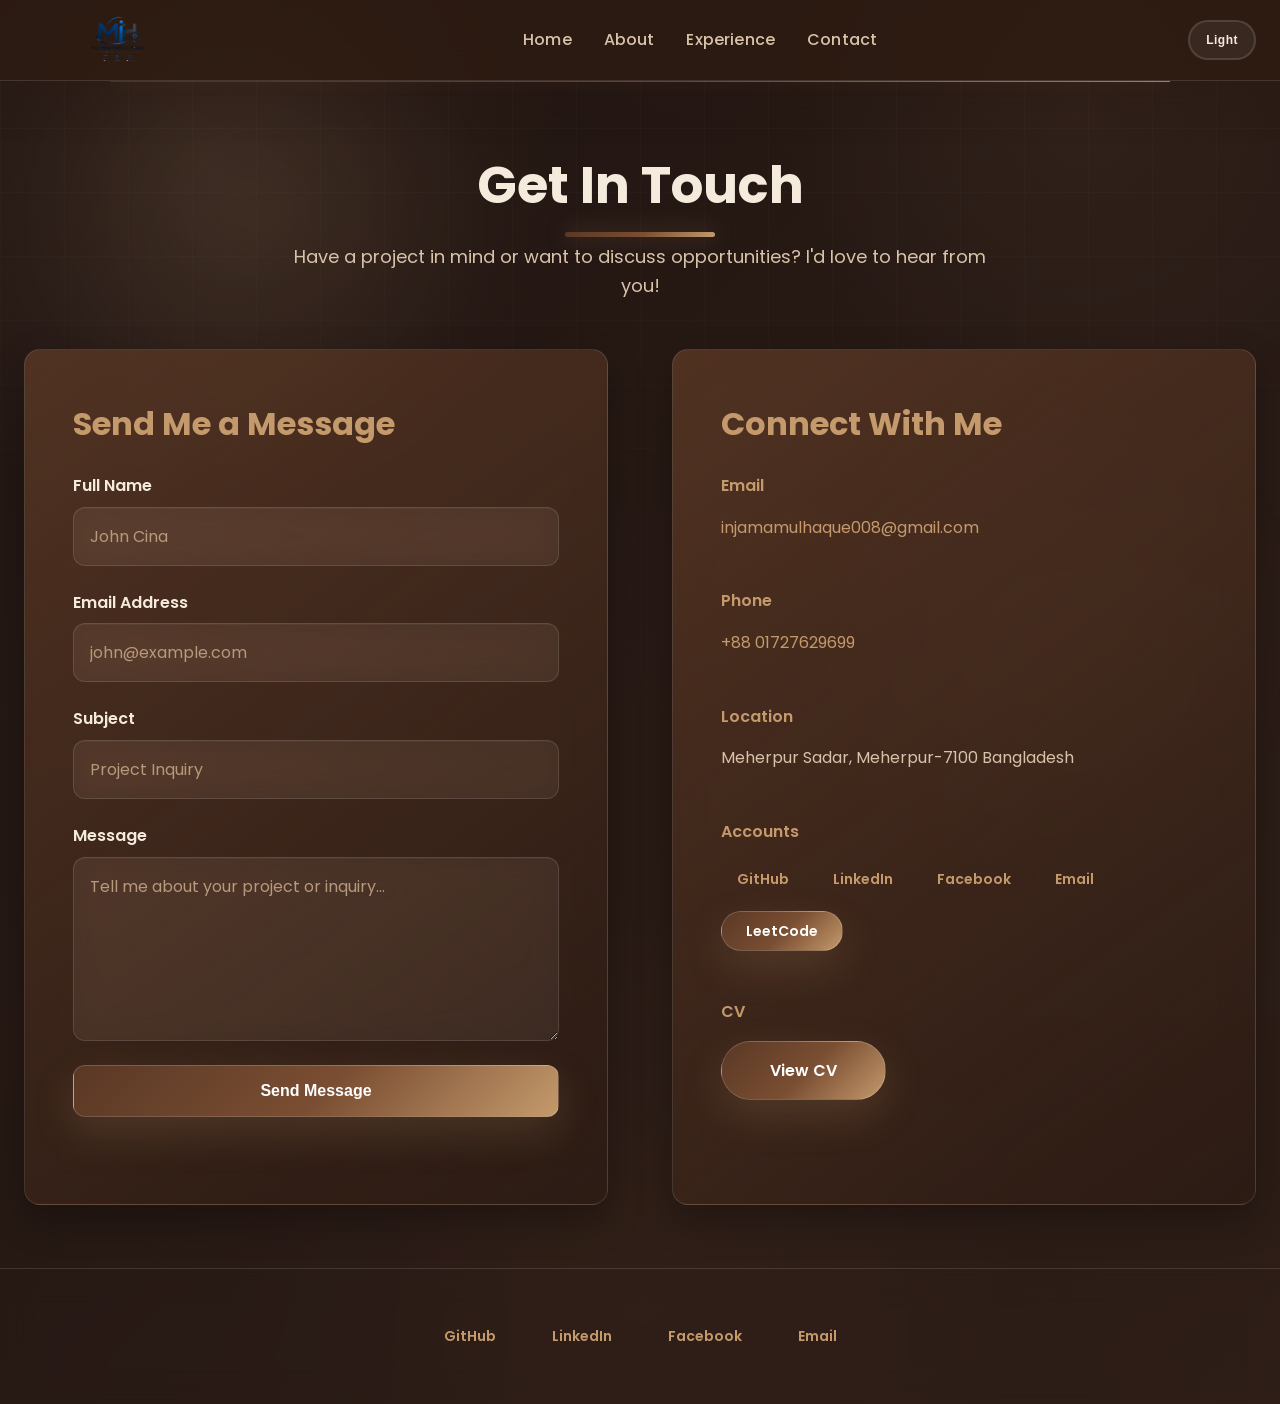
==== contact.html @ 25659d7a "updee" ====
<!DOCTYPE html>
<html lang="en" data-theme="dark">
<head>
    <meta charset="UTF-8">
    <meta name="viewport" content="width=device-width, initial-scale=1.0">
    <link rel="icon" type="image/png" href="Resources/icon.png">
    <title>Contact - Md Injamam UL Haque</title>
    <script>
        (function () {
            var theme = localStorage.getItem('portfolio-theme');
            if (theme === 'light' || theme === 'dark') {
                document.documentElement.setAttribute('data-theme', theme);
            }
        })();
    </script>
    <link href="https://fonts.googleapis.com/css2?family=Poppins:wght@400;500;600;700&display=swap" rel="stylesheet">
    <link rel="stylesheet" href="style.css">
</head>
<body>
    <!-- Loading Screen -->
    <div class="loading-screen" id="loadingScreen">
        <div class="launch-loader" aria-label="Loading portfolio">
            <div class="launch-orbit">
                <span></span>
                <span></span>
                <span></span>
                <img src="Resources/icon.png" alt="Md Injamam UL Haque logo">
            </div>
            <p class="launch-kicker">Initializing Portfolio</p>
            <div class="launch-progress"><span></span></div>
            <p class="launch-status">Preparing interface...</p>
        </div>
    </div>

    <!-- Navigation -->
    <nav class="navbar">
        <div class="nav-container">
            <div class="nav-brand"><img src="Resources/Logo.png" alt="Logo" class="nav-logo"></div>
            <button class="hamburger" id="hamburger">
                <span></span>
                <span></span>
                <span></span>
            </button>
            <ul class="nav-menu" id="navMenu">
                <li><a href="index.html" class="nav-link">Home</a></li>
                <li><a href="about.html" class="nav-link">About</a></li>
                
                <li><a href="experience.html" class="nav-link">Experience</a></li>
                <li><a href="contact.html" class="nav-link">Contact</a></li>
            </ul>
            <button class="theme-toggle" id="themeToggle" title="Toggle Theme">🌙</button>
        </div>
    </nav>

    <!-- Contact Section -->
    <section class="contact-section">
        <div class="container">
            <h1 class="section-title">Get In Touch</h1>
            <p class="section-subtitle">Have a project in mind or want to discuss opportunities? I'd love to hear from you!</p>

            <div class="contact-container">
                <!-- Contact Form -->
                <div class="contact-form-wrapper">
                    <h2>Send Me a Message</h2>
                    <form class="contact-form" id="contactForm" action="https://formsubmit.co/ajax/injamamulhaque008@gmail.com" method="POST">
                        <input type="hidden" name="_subject" value="New message from your portfolio">
                        <input type="hidden" name="_template" value="table">
                        <input type="hidden" name="_url" value="https://injamamulhaquebd.github.io/contact.html">
                        <div class="form-group">
                            <label for="name">Full Name</label>
                            <input type="text" id="name" name="name" placeholder="John Cina" required>
                        </div>

                        <div class="form-group">
                            <label for="email">Email Address</label>
                            <input type="email" id="email" name="email" placeholder="john@example.com" required>
                        </div>

                        <div class="form-group">
                            <label for="subject">Subject</label>
                            <input type="text" id="subject" name="subject" placeholder="Project Inquiry" required>
                        </div>

                        <div class="form-group">
                            <label for="message">Message</label>
                            <textarea id="message" name="message" rows="6" placeholder="Tell me about your project or inquiry..." required></textarea>
                        </div>

                        <button type="submit" class="submit-btn">Send Message</button>
                    </form>
                </div>

                <!-- Contact Info & Links -->
                <div class="contact-info-wrapper">
                    <div class="contact-info">
                        <h2>Connect With Me</h2>
                        
                        <div class="info-item">
                            <h3>Email</h3>
                            <a href="https://mail.google.com/mail/?view=cm&fs=1&to=injamamulhaque008@gmail.com" target="_blank" rel="noopener noreferrer">injamamulhaque008@gmail.com</a>
                        </div>

                        <div class="info-item">
                            <h3>Phone</h3>
                            <a href="tel:+8801727629699">+88 01727629699</a>
                        </div>

                        <div class="info-item">
                            <h3>Location</h3>
                            <p>Meherpur Sadar, Meherpur-7100 Bangladesh</p>
                        </div>

                        <div class="info-item">
                            <h3>Accounts</h3>
                            <div class="social-links">
                                <a href="https://github.com/injamamulhaquebd" target="_blank" class="social-link">GitHub</a>
								<a href="https://linkedin.com/in/injamamulhaque" target="_blank" class="social-link">LinkedIn</a>
								<a href="https://facebook.com/rnmd7" target="_blank" class="social-link">Facebook</a>
                                <a href="https://mail.google.com/mail/?view=cm&fs=1&to=injamamulhaque008@gmail.com" class="social-link" target="_blank" rel="noopener noreferrer">Email</a>
                                <a href="https://leetcode.com/u/injamamulhaque008/" target="_blank" class="social-btn leetcode">LeetCode</a>
                            </div>
                        </div>

                        <div class="info-item">
                            <h3>CV</h3>
                            <a href="Resources/Md Injamam UL Haque.pdf" class="resume-btn" target="_blank">View CV</a>
                        </div>
                    </div>
                </div>
            </div>
        </div>
    </section>

    <!-- Footer -->
    <footer class="footer">
        <div class="footer-content">
            <div class="footer-socials">
                 <a href="https://github.com/injamamulhaquebd" target="_blank" class="social-link">GitHub</a>
                <a href="https://linkedin.com/in/injamamulhaque" target="_blank" class="social-link">LinkedIn</a>
                <a href="https://facebook.com/rnmd7" target="_blank" class="social-link">Facebook</a>
                <a href="https://mail.google.com/mail/?view=cm&fs=1&to=injamamulhaque008@gmail.com" class="social-link" target="_blank" rel="noopener noreferrer">Email</a>
            </div>
        </div>
    </footer>


    <script src="script.js"></script>
</body>
</html>
---- style.css ----
/* ============================================
   GLOBAL CSS VARIABLES & STYLING
    Portfolio Website for Md Injamam UL Haque
   ============================================ */

:root {
    /* Color Variables */
    --bg-primary: #2B1A12;
    --bg-secondary: #3D2619;
    --bg-tertiary: #5A3825;
    --text-primary: #F5EBDD;
    --text-secondary: #D8C3AA;
    --text-tertiary: #B79A7C;
    --accent-teal: #C49A6C;
    --accent-indigo: #A67C52;
    --accent-purple: #7A4E32;
    --border-color: #7A4E32;
    --success: #A67C52;
    --error: #B85C4A;

    /* Typography */
    --font-family: 'Poppins', sans-serif;
    --font-size-base: 16px;
    --font-size-sm: 14px;
    --font-size-lg: 18px;
    --font-size-xl: 24px;
    --font-size-2xl: 32px;
    --font-size-3xl: 40px;

    /* Spacing */
    --spacing-xs: 4px;
    --spacing-sm: 8px;
    --spacing-md: 16px;
    --spacing-lg: 24px;
    --spacing-xl: 32px;
    --spacing-2xl: 48px;
    --spacing-3xl: 64px;

    /* Transitions */
    --transition-fast: 150ms ease-in-out;
    --transition-base: 300ms ease-in-out;
    --transition-slow: 500ms ease-in-out;

    /* Shadows */
    --shadow-sm: 0 1px 2px rgba(0, 0, 0, 0.3);
    --shadow-md: 0 4px 6px rgba(0, 0, 0, 0.3);
    --shadow-lg: 0 10px 15px rgba(0, 0, 0, 0.3);
    --shadow-xl: 0 20px 25px rgba(0, 0, 0, 0.3);
    --card-bg: linear-gradient(135deg, var(--bg-secondary), rgba(90, 56, 37, 0.5));
    --soft-card-bg: linear-gradient(135deg, rgba(196, 154, 108, 0.1), rgba(166, 124, 82, 0.1));
    --soft-card-hover-bg: linear-gradient(135deg, rgba(196, 154, 108, 0.15), rgba(166, 124, 82, 0.15));
    --button-text: #ffffff;

    /* Border Radius */
    --radius-sm: 4px;
    --radius-md: 8px;
    --radius-lg: 12px;
    --radius-xl: 16px;
}

/* Light Mode Theme */
[data-theme="light"] {
    --bg-primary: #F5EBDD;
    --bg-secondary: #E8D7C2;
    --bg-tertiary: #D8C3AA;
    --text-primary: #2B1A12;
    --text-secondary: #5A3825;
    --text-tertiary: #7A4E32;
    --accent-teal: #7A4E32;
    --accent-indigo: #5A3825;
    --accent-purple: #A67C52;
    --border-color: rgba(90, 56, 37, 0.2);
    --success: #6B8E5A;
    --error: #A94442;
    --shadow-sm: 0 1px 2px rgba(15, 23, 42, 0.08);
    --shadow-md: 0 6px 16px rgba(15, 23, 42, 0.1);
    --shadow-lg: 0 12px 24px rgba(15, 23, 42, 0.12);
    --shadow-xl: 0 18px 34px rgba(15, 23, 42, 0.16);
    --card-bg: #ffffff;
    --soft-card-bg: #ffffff;
    --soft-card-hover-bg: #F1E4D4;
    --button-text: #ffffff;
}

/* Dark Mode Theme (Default) */
[data-theme="dark"] {
    --bg-primary: #2B1A12;
    --bg-secondary: #3D2619;
    --bg-tertiary: #5A3825;
    --text-primary: #F5EBDD;
    --text-secondary: #D8C3AA;
    --text-tertiary: #B79A7C;
    --accent-teal: #C49A6C;
    --accent-indigo: #A67C52;
    --accent-purple: #7A4E32;
    --border-color: #7A4E32;
    --success: #A67C52;
    --error: #B85C4A;
}

/* ============================================
   LOADING SCREEN
   ============================================ */

.loading-screen {
    position: fixed;
    top: 0;
    left: 0;
    width: 100%;
    height: 100%;
    background: var(--bg-primary);
    display: flex;
    flex-direction: column;
    justify-content: center;
    align-items: center;
    z-index: 9999;
    opacity: 1;
    visibility: visible;
    transition: opacity 0.5s ease-in-out, visibility 0.5s ease-in-out;
}

.loading-screen.hidden {
    opacity: 0;
    visibility: hidden;
}

.loader {
    width: 50px;
    height: 50px;
    border: 4px solid var(--border-color);
    border-top-color: var(--accent-teal);
    border-radius: 50%;
    animation: spin 1s linear infinite;
    margin-bottom: var(--spacing-lg);
}

@keyframes spin {
    to {
        transform: rotate(360deg);
    }
}

.loading-screen p {
    color: var(--accent-teal);
    font-size: var(--font-size-lg);
    font-weight: 600;
    letter-spacing: 1px;
}

/* ============================================
   BASE STYLES
   ============================================ */

* {
    margin: 0;
    padding: 0;
    box-sizing: border-box;
}

html {
    scroll-behavior: smooth;
    transition: background-color 300ms ease, color 300ms ease;
}

body {
    font-family: var(--font-family);
    background-color: var(--bg-primary);
    color: var(--text-primary);
    line-height: 1.6;
    font-size: var(--font-size-base);
    transition: background-color 300ms ease, color 300ms ease;
}

a {
    color: var(--accent-teal);
    text-decoration: none;
    transition: color var(--transition-fast);
}

a:hover {
    color: var(--accent-indigo);
}

/* ============================================
   CONTAINER & LAYOUT
   ============================================ */

.container {
    max-width: 1200px;
    margin: 0 auto;
    padding: 0 var(--spacing-lg);
}

section {
    padding: var(--spacing-3xl) 0;
}

/* ============================================
   NAVIGATION BAR
   ============================================ */

.navbar {
    background-color: var(--bg-secondary);
    border-bottom: 1px solid var(--border-color);
    position: sticky;
    top: 0;
    z-index: 1000;
    box-shadow: var(--shadow-md);
}

.nav-container {
    max-width: 1200px;
    margin: 0 auto;
    padding: 6px var(--spacing-lg);
    display: flex;
    justify-content: space-between;
    align-items: center;
}

.nav-brand {
    font-size: var(--font-size-xl);
    font-weight: 700;
    color: var(--accent-teal);
    letter-spacing: -0.5px;
    display: flex;
    align-items: center;
    min-height: 58px;
}

.nav-logo {
    width: 170px;
    height: 64px;
    object-fit: contain;
    border: none;
    border-radius: 0;
    box-shadow: none;
    display: block;
    transition: transform 150ms ease, filter 150ms ease;
}

.nav-logo:hover {
    transform: scale(1.03);
    box-shadow: none;
}

.nav-menu {
    display: flex;
    list-style: none;
    gap: var(--spacing-xl);
}

.nav-link {
    color: var(--text-secondary);
    font-weight: 500;
    transition: color var(--transition-fast);
    position: relative;
    padding: var(--spacing-sm) 0;
}

.nav-link::after {
    content: '';
    position: absolute;
    bottom: -2px;
    left: 0;
    width: 0;
    height: 2px;
    background-color: var(--accent-teal);
    transition: width var(--transition-fast);
}

.nav-link:hover,
.nav-link.active-nav {
    color: var(--accent-teal);
}

.nav-link.active-nav::after {
    width: 100%;
}

.theme-toggle {
    background: none;
    border: 2px solid var(--accent-teal);
    color: var(--accent-teal);
    width: 40px;
    height: 40px;
    border-radius: var(--radius-lg);
    cursor: pointer;
    display: flex;
    align-items: center;
    justify-content: center;
    font-size: 18px;
    transition: all var(--transition-fast);
}

.theme-toggle:hover {
    background-color: var(--accent-teal);
    color: var(--bg-primary);
    transform: scale(1.1);
}

.hamburger {
    display: none;
    flex-direction: column;
    background: none;
    border: none;
    cursor: pointer;
    gap: var(--spacing-xs);
}

.hamburger span {
    width: 25px;
    height: 3px;
    background-color: var(--text-primary);
    border-radius: var(--radius-sm);
    transition: all var(--transition-fast);
}

.hamburger.active span:nth-child(1) {
    transform: rotate(45deg) translate(8px, 8px);
}

.hamburger.active span:nth-child(2) {
    opacity: 0;
}

.hamburger.active span:nth-child(3) {
    transform: rotate(-45deg) translate(7px, -7px);
}

/* ============================================
   HERO SECTION (INDEX)
   ============================================ */

.hero {
    padding: var(--spacing-3xl) 0;
    min-height: 100vh;
    display: flex;
    align-items: center;
    background: linear-gradient(135deg, var(--bg-primary) 0%, var(--bg-secondary) 100%);
}

.hero-content {
    display: grid;
    grid-template-columns: 1fr 1fr;
    gap: var(--spacing-3xl);
    align-items: center;
}

.hero-image {
    position: relative;
    display: flex;
    justify-content: center;
    align-items: center;
}

.hero-image img {
    width: 350px;
    height: 350px;
    border-radius: 50%;
    object-fit: cover;
    border: 3px solid var(--accent-teal);
    box-shadow: 0 0 50px rgba(6, 182, 212, 0.3);
    transition: transform var(--transition-base), box-shadow var(--transition-base);
}

.hero-image img:hover {
    transform: scale(1.05);
    box-shadow: 0 0 60px rgba(6, 182, 212, 0.5);
}

.hero-title {
    font-size: var(--font-size-2xl);
    font-weight: 700;
    line-height: 1.2;
    margin-bottom: var(--spacing-md);
}

.hero-title .accent {
    color: var(--accent-teal);
    position: relative;
    display: inline-block;
}

.hero-title .accent::after {
    content: '';
    position: absolute;
    bottom: -5px;
    left: 0;
    width: 100%;
    height: 4px;
    background: linear-gradient(90deg, var(--accent-teal), var(--accent-indigo));
    border-radius: var(--radius-sm);
}

.hero-subtitle {
    font-size: var(--font-size-xl);
    color: var(--accent-teal);
    font-weight: 600;
    margin-bottom: var(--spacing-lg);
}

.hero-description {
    font-size: var(--font-size-lg);
    color: var(--text-secondary);
    margin-bottom: var(--spacing-2xl);
    line-height: 1.8;
}

.hero-cta {
    display: flex;
    gap: var(--spacing-lg);
    flex-wrap: wrap;
}

.cta-primary,
.cta-secondary {
    padding: var(--spacing-md) var(--spacing-2xl);
    border-radius: var(--radius-lg);
    font-weight: 600;
    font-size: var(--font-size-base);
    transition: all var(--transition-base);
    display: inline-block;
    cursor: pointer;
    border: 2px solid transparent;
}

.cta-primary {
    background: linear-gradient(135deg, var(--accent-teal), var(--accent-indigo));
    color: var(--button-text);
    box-shadow: var(--shadow-lg);
}

.cta-primary:hover {
    transform: translateY(-3px);
    box-shadow: var(--shadow-xl);
}

.cta-secondary {
    background: transparent;
    color: var(--accent-teal);
    border: 2px solid var(--accent-teal);
}

.cta-secondary:hover {
    background: var(--accent-teal);
    color: var(--button-text);
    transform: translateY(-3px);
}

/* ============================================
   QUICK STATS SECTION
   ============================================ */

.quick-stats {
    background-color: var(--bg-secondary);
    padding: var(--spacing-2xl) 0;
}

.stats-container {
    display: grid;
    grid-template-columns: repeat(auto-fit, minmax(200px, 1fr));
    gap: var(--spacing-2xl);
    max-width: 1200px;
    margin: 0 auto;
    padding: 0 var(--spacing-lg);
}

.stat-card {
    background: var(--soft-card-bg);
    padding: var(--spacing-2xl);
    border-radius: var(--radius-xl);
    border: 1px solid var(--border-color);
    text-align: center;
    transition: all var(--transition-base);
    box-shadow: var(--shadow-sm);
}

.stat-card:hover {
    border-color: var(--accent-teal);
    background: var(--soft-card-hover-bg);
    transform: translateY(-5px);
    box-shadow: var(--shadow-lg);
}

.stat-number {
    font-size: var(--font-size-3xl);
    font-weight: 700;
    color: var(--accent-teal);
    margin-bottom: var(--spacing-sm);
}

.stat-label {
    color: var(--text-secondary);
    font-weight: 500;
}

/* ============================================
   SECTION TITLES & SUBTITLES
   ============================================ */

.section-title {
    font-size: var(--font-size-3xl);
    font-weight: 700;
    margin-bottom: var(--spacing-md);
    text-align: center;
    position: relative;
    display: inline-block;
    width: 100%;
}

.section-title::after {
    content: '';
    position: absolute;
    bottom: -10px;
    left: 50%;
    transform: translateX(-50%);
    width: 100px;
    height: 4px;
    background: linear-gradient(90deg, var(--accent-teal), var(--accent-indigo));
    border-radius: var(--radius-sm);
}

.section-subtitle {
    text-align: center;
    color: var(--text-secondary);
    font-size: var(--font-size-lg);
    margin-bottom: var(--spacing-2xl);
    max-width: 600px;
    margin-left: auto;
    margin-right: auto;
}

.subsection-title {
    font-size: var(--font-size-2xl);
    font-weight: 600;
    margin-top: var(--spacing-2xl);
    margin-bottom: var(--spacing-lg);
    color: var(--accent-teal);
    border-left: 4px solid var(--accent-teal);
    padding-left: var(--spacing-md);
}

/* ============================================
   ABOUT SECTION
   ============================================ */

.about-section {
    background: linear-gradient(135deg, var(--bg-primary) 0%, var(--bg-secondary) 100%);
}

.about-content {
    display: grid;
    grid-template-columns: 1fr;
    gap: var(--spacing-2xl);
    margin-top: var(--spacing-2xl);
}

.about-text h2 {
    font-size: var(--font-size-2xl);
    color: var(--accent-teal);
    margin-bottom: var(--spacing-lg);
}

.about-text p {
    color: var(--text-secondary);
    line-height: 1.8;
    margin-bottom: var(--spacing-lg);
}

/* ============================================
   SKILLS SECTION
   ============================================ */

.skills-section {
    background-color: var(--bg-secondary);
}

.skills-grid {
    display: grid;
    grid-template-columns: repeat(auto-fit, minmax(300px, 1fr));
    gap: var(--spacing-2xl);
    margin-top: var(--spacing-2xl);
}

.skill-category {
    background: var(--soft-card-bg);
    padding: var(--spacing-2xl);
    border-radius: var(--radius-xl);
    border: 1px solid var(--border-color);
    transition: all var(--transition-base);
    box-shadow: var(--shadow-sm);
}

.skill-category:hover {
    border-color: var(--accent-teal);
    background: var(--soft-card-hover-bg);
    transform: translateY(-5px);
    box-shadow: var(--shadow-lg);
}

.category-title {
    font-size: var(--font-size-xl);
    color: var(--accent-teal);
    margin-bottom: var(--spacing-lg);
    font-weight: 600;
}

.skill-badges {
    display: flex;
    flex-wrap: wrap;
    gap: var(--spacing-md);
}

.skill-badge {
    background: linear-gradient(135deg, var(--accent-teal), var(--accent-indigo));
    color: var(--button-text);
    padding: var(--spacing-sm) var(--spacing-lg);
    border-radius: var(--radius-lg);
    font-size: var(--font-size-sm);
    font-weight: 600;
    transition: all var(--transition-fast);
    display: inline-block;
}

.skill-badge:hover {
    transform: scale(1.1);
    box-shadow: var(--shadow-md);
}

/* ============================================
   PROJECTS SECTION
   ============================================ */

.projects-section {
    background: linear-gradient(135deg, var(--bg-primary) 0%, var(--bg-secondary) 100%);
}

.projects-grid {
    display: grid;
    grid-template-columns: repeat(auto-fill, minmax(350px, 1fr));
    gap: var(--spacing-2xl);
    margin-top: var(--spacing-2xl);
}

.project-card {
    background: var(--card-bg);
    border: 1px solid var(--border-color);
    border-radius: var(--radius-xl);
    padding: var(--spacing-xl);
    transition: all var(--transition-base);
    display: flex;
    flex-direction: column;
    height: 100%;
    box-shadow: var(--shadow-sm);
}

.project-card:hover {
    border-color: var(--accent-teal);
    transform: translateY(-10px);
    box-shadow: var(--shadow-xl);
}

.project-header {
    margin-bottom: var(--spacing-lg);
}

.project-title {
    font-size: var(--font-size-xl);
    color: var(--text-primary);
    margin-bottom: var(--spacing-md);
    font-weight: 600;
}

.project-tags {
    display: flex;
    flex-wrap: wrap;
    gap: var(--spacing-sm);
}

.tag {
    background-color: rgba(15, 118, 110, 0.12);
    color: var(--accent-teal);
    padding: var(--spacing-xs) var(--spacing-md);
    border-radius: var(--radius-md);
    font-size: var(--font-size-sm);
    font-weight: 500;
}

.project-description {
    color: var(--text-secondary);
    line-height: 1.7;
    margin-bottom: var(--spacing-lg);
    flex-grow: 1;
}

.project-links {
    display: flex;
    gap: var(--spacing-md);
}

.project-link {
    color: var(--accent-teal);
    font-weight: 600;
    transition: all var(--transition-fast);
    display: inline-flex;
    align-items: center;
    gap: var(--spacing-sm);
}

.project-link:hover {
    color: var(--accent-indigo);
    transform: translateX(5px);
}

/* ============================================
   EXPERIENCE SECTION (TIMELINE)
   ============================================ */

.experience-section {
    background-color: var(--bg-secondary);
}

.timeline {
    position: relative;
    padding: var(--spacing-2xl) 0;
    max-width: 800px;
    margin: var(--spacing-2xl) auto;
}

.timeline::before {
    content: '';
    position: absolute;
    left: 50%;
    transform: translateX(-50%);
    width: 3px;
    height: 100%;
    background: linear-gradient(180deg, var(--accent-teal), var(--accent-indigo));
    top: 0;
}

.timeline-item {
    margin-bottom: var(--spacing-2xl);
    display: flex;
    gap: var(--spacing-xl);
    align-items: stretch;
}

.timeline-item:nth-child(odd) {
    flex-direction: row-reverse;
}

.timeline-item:nth-child(odd) .timeline-content {
    text-align: right;
}

.timeline-marker {
    position: relative;
    width: 50%;
    display: flex;
    align-items: center;
}

.timeline-marker::before {
    content: '';
    position: absolute;
    right: -33px;
    width: 30px;
    height: 30px;
    background: linear-gradient(135deg, var(--accent-teal), var(--accent-indigo));
    border: 4px solid var(--bg-secondary);
    border-radius: 50%;
    transition: all var(--transition-base);
    z-index: 10;
}

.timeline-item:hover .timeline-marker::before {
    width: 40px;
    height: 40px;
    right: -38px;
    box-shadow: 0 0 20px rgba(6, 182, 212, 0.5);
}

.timeline-content {
    width: 50%;
    background: var(--soft-card-bg);
    padding: var(--spacing-lg);
    border-radius: var(--radius-lg);
    border: 1px solid var(--border-color);
    transition: all var(--transition-base);
    box-shadow: var(--shadow-sm);
}

.timeline-item:hover .timeline-content {
    border-color: var(--accent-teal);
    background: var(--soft-card-hover-bg);
    box-shadow: var(--shadow-lg);
}

.timeline-date {
    color: var(--accent-teal);
    font-weight: 600;
    font-size: var(--font-size-sm);
    margin-bottom: var(--spacing-sm);
}

.timeline-title {
    font-size: var(--font-size-lg);
    color: var(--text-primary);
    margin-bottom: var(--spacing-sm);
}

.timeline-company {
    color: var(--accent-indigo);
    font-weight: 600;
    margin-bottom: var(--spacing-md);
}

.timeline-description {
    color: var(--text-secondary);
    line-height: 1.6;
}

/* ============================================
   CERTIFICATIONS SECTION
   ============================================ */

.certifications-section {
    background: linear-gradient(135deg, var(--bg-primary) 0%, var(--bg-secondary) 100%);
}

.certifications-grid {
    display: grid;
    grid-template-columns: repeat(auto-fill, minmax(280px, 1fr));
    gap: var(--spacing-2xl);
    margin-top: var(--spacing-2xl);
}

.certification-card {
    background: var(--card-bg);
    border: 1px solid var(--border-color);
    border-radius: var(--radius-xl);
    padding: var(--spacing-xl);
    text-align: center;
    transition: all var(--transition-base);
    box-shadow: var(--shadow-sm);
}

.certification-card:hover {
    border-color: var(--accent-teal);
    transform: translateY(-10px);
    box-shadow: var(--shadow-xl);
}

.cert-image-container {
    width: 100%;
    height: 200px;
    margin-bottom: var(--spacing-lg);
    border-radius: var(--radius-lg);
    overflow: hidden;
    background-color: var(--bg-tertiary);
    display: flex;
    align-items: center;
    justify-content: center;
    border: 2px solid var(--border-color);
    transition: all var(--transition-base);
}

.certification-card:hover .cert-image-container {
    border-color: var(--accent-teal);
}

.cert-image {
    width: 100%;
    height: 100%;
    object-fit: cover;
    transition: transform var(--transition-base);
}

.cert-course-banner {
    background: linear-gradient(135deg, var(--accent-indigo), var(--accent-teal));
    color: #fff;
}

.cert-course-banner span {
    font-size: var(--font-size-xl);
    font-weight: 700;
    text-transform: uppercase;
    letter-spacing: 0.08em;
}

.certification-card:hover .cert-image {
    transform: scale(1.05);
}

.cert-title {
    font-size: var(--font-size-lg);
    color: var(--text-primary);
    margin-bottom: var(--spacing-sm);
    font-weight: 600;
}

.cert-issuer {
    color: var(--accent-teal);
    font-weight: 600;
    margin-bottom: var(--spacing-xs);
}

.cert-date {
    color: var(--text-secondary);
    font-size: var(--font-size-sm);
    margin-bottom: var(--spacing-lg);
}

.cert-description {
    color: var(--text-secondary);
    font-size: var(--font-size-sm);
    line-height: 1.6;
}

.cert-code {
    color: var(--accent-teal);
    font-size: var(--font-size-sm);
    margin-bottom: var(--spacing-md);
    font-weight: 500;
}

.cert-link {
    display: inline-block;
    color: var(--accent-indigo);
    font-weight: 600;
    transition: all var(--transition-fast);
}

.cert-link:hover {
    color: var(--accent-teal);
    transform: translateX(3px);
}

/* ============================================
   CONTACT SECTION
   ============================================ */

.contact-section {
    background-color: var(--bg-secondary);
}

.contact-container {
    display: grid;
    grid-template-columns: 1fr 1fr;
    gap: var(--spacing-3xl);
    margin-top: var(--spacing-2xl);
}

.contact-form-wrapper h2,
.contact-info-wrapper h2 {
    font-size: var(--font-size-2xl);
    color: var(--accent-teal);
    margin-bottom: var(--spacing-lg);
}

.contact-form {
    display: flex;
    flex-direction: column;
    gap: var(--spacing-lg);
}

.form-group {
    display: flex;
    flex-direction: column;
    gap: var(--spacing-sm);
}

.form-group label {
    color: var(--text-primary);
    font-weight: 600;
    font-size: var(--font-size-base);
}

.form-group input,
.form-group textarea {
    background-color: var(--bg-primary);
    border: 2px solid var(--border-color);
    color: var(--text-primary);
    padding: var(--spacing-md);
    border-radius: var(--radius-lg);
    font-family: var(--font-family);
    font-size: var(--font-size-base);
    transition: all var(--transition-fast);
}

.form-group input::placeholder,
.form-group textarea::placeholder {
    color: var(--text-tertiary);
}

.form-group input:focus,
.form-group textarea:focus {
    outline: none;
    border-color: var(--accent-teal);
    box-shadow: 0 0 10px rgba(6, 182, 212, 0.2);
}

.submit-btn {
    padding: var(--spacing-md) var(--spacing-2xl);
    background: linear-gradient(135deg, var(--accent-teal), var(--accent-indigo));
    color: var(--button-text);
    border: none;
    border-radius: var(--radius-lg);
    font-weight: 600;
    font-size: var(--font-size-base);
    cursor: pointer;
    transition: all var(--transition-base);
    box-shadow: var(--shadow-lg);
}

.submit-btn:hover {
    transform: translateY(-3px);
    box-shadow: var(--shadow-xl);
}

.submit-btn:active {
    transform: translateY(-1px);
}

.contact-info {
    background: var(--soft-card-bg);
    border: 1px solid var(--border-color);
    padding: var(--spacing-2xl);
    border-radius: var(--radius-xl);
    box-shadow: var(--shadow-sm);
}

.info-item {
    margin-bottom: var(--spacing-2xl);
}

.info-item h3 {
    color: var(--accent-teal);
    font-size: var(--font-size-base);
    margin-bottom: var(--spacing-md);
    font-weight: 600;
}

.info-item a {
    color: var(--accent-teal);
    transition: color var(--transition-fast);
    display: inline-block;
}

.info-item a:hover {
    color: var(--accent-indigo);
}

.info-item p {
    color: var(--text-secondary);
}

.social-links {
    display: flex;
    gap: var(--spacing-md);
    flex-wrap: wrap;
}

.social-btn {
    padding: var(--spacing-sm) var(--spacing-lg);
    background: linear-gradient(135deg, var(--accent-teal), var(--accent-indigo));
    color: #ffffff;
    border-radius: var(--radius-md);
    font-weight: 600;
    font-size: var(--font-size-sm);
    transition: all var(--transition-fast);
    display: inline-block;
}

.social-btn:link,
.social-btn:visited,
.social-btn:active,
.social-btn:hover {
    color: #ffffff;
}

.social-btn:hover {
    transform: translateY(-3px);
    box-shadow: var(--shadow-md);
}

.resume-btn {
    display: inline-block;
    padding: var(--spacing-md) var(--spacing-2xl);
    background: linear-gradient(135deg, var(--accent-teal), var(--accent-indigo));
    color: #ffffff;
    border-radius: var(--radius-lg);
    font-weight: 600;
    transition: all var(--transition-base);
    box-shadow: var(--shadow-md);
}

.resume-btn:link,
.resume-btn:visited,
.resume-btn:active,
.resume-btn:hover {
    color: #ffffff;
}

.resume-btn:hover {
    transform: translateY(-3px);
    box-shadow: var(--shadow-lg);
}

/* ============================================
   FOOTER
   ============================================ */

.footer {
    background-color: var(--bg-secondary);
    border-top: 1px solid var(--border-color);
    padding: var(--spacing-2xl) 0;
}

.footer-content {
    max-width: 1200px;
    margin: 0 auto;
    padding: 0 var(--spacing-lg);
    display: flex;
    justify-content: center;
    align-items: center;
    flex-wrap: wrap;
    gap: var(--spacing-lg);
}

.footer-content p {
    color: var(--text-secondary);
    font-size: var(--font-size-sm);
}

.footer-socials {
    display: flex;
    justify-content: center;
    width: 100%;
    gap: var(--spacing-lg);
}

.social-link {
    color: var(--accent-teal);
    font-weight: 600;
    font-size: var(--font-size-sm);
    transition: all var(--transition-fast);
}

.social-link:hover {
    color: var(--accent-indigo);
    transform: translateY(-2px);
}

/* ============================================
   CERTIFICATE MODAL
   ============================================ */

.cert-modal {
    position: fixed;
    top: 0;
    left: 0;
    width: 100%;
    height: 100%;
    background: rgba(0, 0, 0, 0.8);
    display: none;
    align-items: center;
    justify-content: center;
    z-index: 3000;
    animation: fadeIn var(--transition-base);
}

.cert-modal.active {
    display: flex;
}

.cert-modal-content {
    position: relative;
    max-width: 90%;
    max-height: 90vh;
    display: flex;
    align-items: center;
    justify-content: center;
}

.cert-modal-image {
    max-width: 100%;
    max-height: 85vh;
    object-fit: contain;
    border-radius: var(--radius-lg);
    box-shadow: 0 10px 50px rgba(0, 0, 0, 0.5);
}

.cert-modal-close {
    position: absolute;
    top: -40px;
    right: 0;
    font-size: 40px;
    color: white;
    cursor: pointer;
    transition: all var(--transition-fast);
    font-weight: bold;
}

.cert-modal-close:hover {
    color: var(--accent-teal);
    transform: scale(1.2);
}

@keyframes fadeIn {
    from {
        opacity: 0;
    }
    to {
        opacity: 1;
    }
}

/* ============================================
   ALERT MODAL
   ============================================ */

.alert-modal {
    position: fixed;
    top: 0;
    left: 0;
    width: 100%;
    height: 100%;
    background: rgba(0, 0, 0, 0.7);
    display: flex;
    align-items: center;
    justify-content: center;
    z-index: 2000;
    opacity: 0;
    visibility: hidden;
    transition: opacity var(--transition-base), visibility var(--transition-base);
}

.alert-modal.active {
    opacity: 1;
    visibility: visible;
}

.alert-content {
    background: var(--bg-secondary);
    padding: var(--spacing-2xl);
    border-radius: var(--radius-xl);
    border: 2px solid var(--accent-teal);
    text-align: center;
    max-width: 400px;
    animation: slideUp var(--transition-base) ease-in-out;
}

@keyframes slideUp {
    from {
        transform: translateY(30px);
        opacity: 0;
    }
    to {
        transform: translateY(0);
        opacity: 1;
    }
}

.alert-content h3 {
    color: var(--accent-teal);
    margin-bottom: var(--spacing-md);
    font-size: var(--font-size-lg);
}

.alert-content p {
    color: var(--text-secondary);
    margin-bottom: var(--spacing-lg);
}

.alert-btn {
    padding: var(--spacing-md) var(--spacing-xl);
    background: linear-gradient(135deg, var(--accent-teal), var(--accent-indigo));
    color: var(--button-text);
    border: none;
    border-radius: var(--radius-lg);
    font-weight: 600;
    cursor: pointer;
    transition: all var(--transition-fast);
}

.alert-btn:hover {
    transform: scale(1.05);
}

/* ============================================
   RESPONSIVE DESIGN
   ============================================ */

@media (max-width: 768px) {
    .hamburger {
        display: flex;
    }

    .theme-toggle {
        width: 36px;
        height: 36px;
        font-size: 16px;
        margin-left: var(--spacing-sm);
    }

    .nav-menu {
        position: fixed;
        left: -100%;
        top: 70px;
        flex-direction: column;
        background-color: var(--bg-primary);
        width: 100%;
        text-align: center;
        transition: 0.3s;
        padding: var(--spacing-2xl) 0;
        box-shadow: var(--shadow-lg);
        gap: var(--spacing-lg);
    }

    .nav-menu.active {
        left: 0;
    }

    .nav-link {
        display: block;
        padding: var(--spacing-md);
    }

    .nav-link::after {
        display: none;
    }

    .nav-link.active-nav {
        color: var(--accent-teal);
        background-color: rgba(6, 182, 212, 0.1);
    }

    /* Hero Section */
    .hero-content {
        grid-template-columns: 1fr;
    }

    .hero-image img {
        width: 250px;
        height: 250px;
    }

    .hero-title {
        font-size: var(--font-size-2xl);
    }

    .hero-cta {
        flex-direction: column;
    }

    .cta-primary,
    .cta-secondary {
        width: 100%;
        text-align: center;
    }

    /* About Section */
    .about-text h2 {
        text-align: center;
    }

    /* Skills Section */
    .skills-grid {
        grid-template-columns: 1fr;
    }

    /* Projects Grid */
    .projects-grid {
        grid-template-columns: 1fr;
    }

    /* Timeline */
    .timeline::before {
        left: 20px;
    }

    .timeline-item {
        flex-direction: column !important;
    }

    .timeline-marker {
        width: 100%;
        margin-bottom: var(--spacing-lg);
    }

    .timeline-marker::before {
        right: auto;
        left: 14px;
        top: -20px;
    }

    .timeline-item:hover .timeline-marker::before {
        right: auto;
        left: 9px;
    }

    .timeline-content {
        width: 100%;
        text-align: left !important;
    }

    /* Certifications */
    .certifications-grid {
        grid-template-columns: 1fr;
    }

    /* Contact Section */
    .contact-container {
        grid-template-columns: 1fr;
    }

    /* Section Title */
    .section-title::after {
        width: 60px;
    }

    /* Footer */
    .footer-content {
        flex-direction: column;
        text-align: center;
    }

    .footer-socials {
        justify-content: center;
    }
}

@media (max-width: 480px) {
    .container {
        padding: 0 var(--spacing-md);
    }

    section {
        padding: var(--spacing-2xl) 0;
    }

    .hero-title {
        font-size: var(--font-size-xl);
    }

    .hero-image img {
        width: 180px;
        height: 180px;
    }

    .section-title {
        font-size: var(--font-size-2xl);
    }

    .stat-number {
        font-size: var(--font-size-2xl);
    }

    .contact-form,
    .contact-info {
        padding: var(--spacing-lg);
    }

    .submit-btn,
    .cta-primary {
        width: 100%;
    }
}

/* ============================================
   PREMIUM INTERACTIVE REDESIGN LAYER
   ============================================ */

:root {
    --bg-primary: #2B1A12;
    --bg-secondary: #3D2619;
    --bg-tertiary: #5A3825;
    --text-primary: #F5EBDD;
    --text-secondary: #D8C3AA;
    --text-tertiary: #B79A7C;
    --accent-teal: #C49A6C;
    --accent-indigo: #A67C52;
    --accent-purple: #7A4E32;
    --accent-emerald: #A67C52;
    --border-color: rgba(196, 154, 108, 0.24);
    --glass-bg: rgba(43, 26, 18, 0.58);
    --glass-bg-strong: rgba(43, 26, 18, 0.78);
    --glass-border: rgba(255, 255, 255, 0.12);
    --card-bg: linear-gradient(145deg, rgba(90, 56, 37, 0.82), rgba(43, 26, 18, 0.48));
    --soft-card-bg: linear-gradient(145deg, rgba(90, 56, 37, 0.72), rgba(61, 38, 25, 0.42));
    --soft-card-hover-bg: linear-gradient(145deg, rgba(196, 154, 108, 0.16), rgba(166, 124, 82, 0.12));
    --premium-gradient: linear-gradient(135deg, #5A3825 0%, #7A4E32 52%, #C49A6C 100%);
    --premium-glow: 0 0 32px rgba(196, 154, 108, 0.22);
    --shadow-sm: 0 8px 24px rgba(0, 0, 0, 0.2);
    --shadow-md: 0 16px 36px rgba(0, 0, 0, 0.28);
    --shadow-lg: 0 24px 60px rgba(0, 0, 0, 0.34);
    --shadow-xl: 0 34px 90px rgba(0, 0, 0, 0.42);
}

[data-theme="light"] {
    --bg-primary: #F5EBDD;
    --bg-secondary: #E8D7C2;
    --bg-tertiary: #D8C3AA;
    --text-primary: #2B1A12;
    --text-secondary: #5A3825;
    --text-tertiary: #7A4E32;
    --accent-teal: #7A4E32;
    --accent-indigo: #5A3825;
    --accent-purple: #A67C52;
    --border-color: rgba(90, 56, 37, 0.16);
    --glass-bg: rgba(255, 250, 244, 0.74);
    --glass-bg-strong: rgba(255, 250, 244, 0.9);
    --glass-border: rgba(90, 56, 37, 0.14);
    --card-bg: linear-gradient(145deg, rgba(255, 250, 244, 0.96), rgba(232, 215, 194, 0.78));
    --soft-card-bg: linear-gradient(145deg, rgba(255, 250, 244, 0.96), rgba(241, 228, 212, 0.74));
    --soft-card-hover-bg: linear-gradient(145deg, rgba(248, 237, 224, 0.98), rgba(241, 228, 212, 0.94));
    --premium-gradient: linear-gradient(135deg, #7A4E32 0%, #A67C52 52%, #C49A6C 100%);
    --premium-glow: 0 0 28px rgba(122, 78, 50, 0.16);
    --shadow-sm: 0 8px 24px rgba(15, 23, 42, 0.08);
    --shadow-md: 0 16px 36px rgba(15, 23, 42, 0.11);
    --shadow-lg: 0 24px 60px rgba(15, 23, 42, 0.14);
    --shadow-xl: 0 34px 90px rgba(15, 23, 42, 0.18);
}

html {
    scrollbar-color: var(--accent-teal) var(--bg-primary);
}

body {
    min-height: 100vh;
    overflow-x: hidden;
    background:
        radial-gradient(circle at 16% 12%, rgba(34, 211, 238, 0.16), transparent 28vw),
        radial-gradient(circle at 84% 8%, rgba(192, 132, 252, 0.12), transparent 24vw),
        radial-gradient(circle at 50% 92%, rgba(129, 140, 248, 0.12), transparent 30vw),
        linear-gradient(135deg, var(--bg-primary), var(--bg-secondary));
}

[data-theme="light"] body {
    background:
        radial-gradient(circle at 16% 12%, rgba(8, 145, 178, 0.15), transparent 28vw),
        radial-gradient(circle at 84% 8%, rgba(147, 51, 234, 0.11), transparent 24vw),
        radial-gradient(circle at 50% 92%, rgba(79, 70, 229, 0.1), transparent 30vw),
        linear-gradient(135deg, var(--bg-primary), var(--bg-secondary));
}

body::before,
body::after {
    content: '';
    position: fixed;
    inset: 0;
    pointer-events: none;
    z-index: -2;
}

body::before {
    background-image:
        linear-gradient(rgba(255, 255, 255, 0.035) 1px, transparent 1px),
        linear-gradient(90deg, rgba(255, 255, 255, 0.035) 1px, transparent 1px);
    background-size: 64px 64px;
    mask-image: linear-gradient(to bottom, rgba(0, 0, 0, 0.85), transparent);
}

[data-theme="light"] body::before {
    background-image:
        linear-gradient(rgba(15, 23, 42, 0.045) 1px, transparent 1px),
        linear-gradient(90deg, rgba(15, 23, 42, 0.045) 1px, transparent 1px);
}

body::after {
    background:
        radial-gradient(circle at 20% 24%, rgba(34, 211, 238, 0.12), transparent 18vw),
        radial-gradient(circle at 82% 70%, rgba(192, 132, 252, 0.1), transparent 20vw);
    filter: blur(14px);
}

[data-theme="light"] body::after {
    background:
        radial-gradient(circle at 20% 24%, rgba(8, 145, 178, 0.1), transparent 18vw),
        radial-gradient(circle at 82% 70%, rgba(147, 51, 234, 0.09), transparent 20vw);
}

body.modal-open {
    overflow: hidden;
}

::selection {
    background: rgba(34, 211, 238, 0.35);
    color: #ffffff;
}

a,
button,
input,
textarea {
    -webkit-tap-highlight-color: transparent;
}

.cursor-glow {
    position: fixed;
    top: -220px;
    left: -220px;
    width: 440px;
    height: 440px;
    border-radius: 50%;
    background:
        radial-gradient(circle, rgba(34, 211, 238, 0.18), rgba(129, 140, 248, 0.08) 38%, transparent 68%);
    pointer-events: none;
    z-index: 1;
    mix-blend-mode: screen;
    will-change: transform;
}

[data-theme="light"] .cursor-glow {
    background:
        radial-gradient(circle, rgba(8, 145, 178, 0.13), rgba(79, 70, 229, 0.07) 38%, transparent 68%);
    mix-blend-mode: multiply;
}

.particle-layer {
    position: fixed;
    inset: 0;
    overflow: hidden;
    pointer-events: none;
    z-index: -1;
}

.particle-layer span {
    position: absolute;
    width: 4px;
    height: 4px;
    border-radius: 50%;
    background: rgba(34, 211, 238, 0.68);
    box-shadow: 0 0 16px rgba(34, 211, 238, 0.65);
    animation: particleFloat linear infinite;
}

@keyframes particleFloat {
    0% {
        opacity: 0;
        transform: translate3d(0, 40px, 0) scale(0.7);
    }
    18%,
    82% {
        opacity: 0.72;
    }
    100% {
        opacity: 0;
        transform: translate3d(24px, -130px, 0) scale(1.2);
    }
}

.loading-screen {
    background:
        radial-gradient(circle at center, rgba(34, 211, 238, 0.18), transparent 28%),
        radial-gradient(circle at 18% 18%, rgba(129, 140, 248, 0.14), transparent 26%),
        radial-gradient(circle at 82% 78%, rgba(192, 132, 252, 0.12), transparent 28%),
        linear-gradient(135deg, #030712, #0b1020);
    overflow: hidden;
}

[data-theme="light"] .loading-screen {
    background:
        radial-gradient(circle at center, rgba(8, 145, 178, 0.18), transparent 30%),
        radial-gradient(circle at 18% 18%, rgba(79, 70, 229, 0.12), transparent 26%),
        radial-gradient(circle at 82% 78%, rgba(147, 51, 234, 0.1), transparent 28%),
        linear-gradient(135deg, #f8fbff, #e0f2fe);
}

.loading-screen::before {
    content: '';
    width: 118px;
    height: 118px;
    position: absolute;
    border-radius: 50%;
    border: 1px solid rgba(34, 211, 238, 0.2);
    box-shadow: 0 0 54px rgba(34, 211, 238, 0.18);
    animation: pulseRing 1.8s ease-in-out infinite;
}

.loading-screen::after {
    content: '';
    position: absolute;
    inset: -40%;
    background:
        linear-gradient(90deg, transparent, rgba(255, 255, 255, 0.05), transparent),
        repeating-linear-gradient(90deg, rgba(255, 255, 255, 0.035) 0 1px, transparent 1px 90px);
    transform: rotate(-12deg);
    animation: launchSweep 3.4s linear infinite;
}

[data-theme="light"] .loading-screen::after {
    background:
        linear-gradient(90deg, transparent, rgba(15, 23, 42, 0.045), transparent),
        repeating-linear-gradient(90deg, rgba(15, 23, 42, 0.04) 0 1px, transparent 1px 90px);
}

.launch-loader {
    position: relative;
    z-index: 2;
    display: flex;
    flex-direction: column;
    align-items: center;
    gap: 18px;
    width: min(360px, calc(100vw - 48px));
    padding: 34px 28px;
    border: 1px solid rgba(255, 255, 255, 0.12);
    border-radius: 24px;
    background: rgba(15, 23, 42, 0.54);
    backdrop-filter: blur(20px);
    box-shadow:
        0 28px 90px rgba(0, 0, 0, 0.42),
        inset 0 1px 0 rgba(255, 255, 255, 0.08);
    animation: launchCardIn 700ms cubic-bezier(0.22, 1, 0.36, 1) both;
}

[data-theme="light"] .launch-loader {
    border-color: rgba(15, 23, 42, 0.1);
    background: rgba(255, 255, 255, 0.68);
    box-shadow:
        0 28px 80px rgba(15, 23, 42, 0.16),
        inset 0 1px 0 rgba(255, 255, 255, 0.9);
}

.launch-orbit {
    position: relative;
    width: 128px;
    height: 128px;
    display: grid;
    place-items: center;
}

.launch-orbit span {
    position: absolute;
    inset: 0;
    border-radius: 50%;
    border: 1px solid rgba(34, 211, 238, 0.22);
    animation: launchOrbit 2.2s linear infinite;
}

.launch-orbit span:nth-child(2) {
    inset: 12px;
    border-color: rgba(129, 140, 248, 0.3);
    animation-duration: 1.6s;
    animation-direction: reverse;
}

.launch-orbit span:nth-child(3) {
    inset: 24px;
    border-color: rgba(192, 132, 252, 0.24);
    animation-duration: 2.8s;
}

.launch-orbit span::before {
    content: '';
    position: absolute;
    top: -4px;
    left: 50%;
    width: 8px;
    height: 8px;
    border-radius: 50%;
    background: var(--accent-teal);
    box-shadow: 0 0 18px var(--accent-teal);
}

.launch-orbit img {
    width: 70px;
    height: 70px;
    object-fit: cover;
    border-radius: 18px;
    border: 1px solid rgba(255, 255, 255, 0.14);
    animation: launchLogoPulse 1.8s ease-in-out infinite;
}

.launch-kicker,
.launch-status {
    margin: 0;
    text-align: center;
}

.launch-kicker {
    color: var(--text-primary);
    font-size: 14px;
    font-weight: 700;
    text-transform: uppercase;
    letter-spacing: 0.22em;
}

.launch-status {
    color: var(--text-secondary);
    font-size: 13px;
    letter-spacing: 0.06em;
    animation: statusPulse 1.4s ease-in-out infinite;
}

.launch-progress {
    position: relative;
    width: 100%;
    height: 7px;
    overflow: hidden;
    border-radius: 999px;
    background: rgba(255, 255, 255, 0.1);
}

[data-theme="light"] .launch-progress {
    background: rgba(15, 23, 42, 0.1);
}

.launch-progress span {
    position: absolute;
    inset: 0;
    border-radius: inherit;
    background: var(--premium-gradient);
    transform-origin: left;
    animation: launchProgress 1.55s cubic-bezier(0.22, 1, 0.36, 1) infinite;
    box-shadow: 0 0 22px rgba(34, 211, 238, 0.35);
}

.loader {
    width: 62px;
    height: 62px;
    border-width: 2px;
    border-top-color: var(--accent-teal);
    border-right-color: var(--accent-indigo);
    box-shadow: 0 0 34px rgba(34, 211, 238, 0.2);
}

.loading-screen p {
    margin-top: var(--spacing-md);
    text-transform: uppercase;
    letter-spacing: 0.24em;
}

.launch-loader p {
    margin-top: 0;
}

.launch-loader .launch-status {
    text-transform: none;
    letter-spacing: 0.06em;
}

@keyframes pulseRing {
    0%,
    100% {
        transform: scale(0.86);
        opacity: 0.7;
    }
    50% {
        transform: scale(1.08);
        opacity: 0.25;
    }
}

@keyframes launchCardIn {
    from {
        opacity: 0;
        transform: translateY(18px) scale(0.96);
    }
    to {
        opacity: 1;
        transform: translateY(0) scale(1);
    }
}

@keyframes launchOrbit {
    to {
        transform: rotate(360deg);
    }
}

@keyframes launchLogoPulse {
    0%,
    100% {
        transform: scale(1);
        filter: saturate(1);
    }
    50% {
        transform: scale(1.06);
        filter: saturate(1.25);
    }
}

@keyframes launchProgress {
    0% {
        transform: scaleX(0);
        opacity: 0.7;
    }
    72% {
        transform: scaleX(1);
        opacity: 1;
    }
    100% {
        transform: scaleX(1);
        opacity: 0.35;
    }
}

@keyframes launchSweep {
    to {
        transform: translateX(18%) rotate(-12deg);
    }
}

@keyframes statusPulse {
    0%,
    100% {
        opacity: 0.55;
    }
    50% {
        opacity: 1;
    }
}

.navbar {
    background: rgba(5, 8, 22, 0.72);
    border-bottom: 1px solid var(--glass-border);
    backdrop-filter: blur(22px);
    box-shadow: none;
    transition: background-color var(--transition-base), box-shadow var(--transition-base), border-color var(--transition-base);
}

[data-theme="light"] .navbar {
    background: rgba(255, 255, 255, 0.78);
    border-bottom-color: rgba(15, 23, 42, 0.1);
    box-shadow: 0 10px 34px rgba(15, 23, 42, 0.08);
}

.navbar.is-scrolled {
    background: rgba(5, 8, 22, 0.9);
    box-shadow: 0 16px 44px rgba(0, 0, 0, 0.28);
}

[data-theme="light"] .navbar.is-scrolled {
    background: rgba(255, 255, 255, 0.92);
    box-shadow: 0 16px 42px rgba(15, 23, 42, 0.12);
}

.nav-container {
    min-height: 76px;
}

.nav-logo {
    width: 188px;
    height: 68px;
    filter: none;
}

[data-theme="light"] .nav-logo {
    filter: contrast(1.05) saturate(1.02);
}

.nav-link {
    letter-spacing: 0.01em;
}

.nav-link::after {
    height: 3px;
    border-radius: 999px;
    background: var(--premium-gradient);
    box-shadow: 0 0 14px rgba(34, 211, 238, 0.45);
}

.nav-link:hover,
.nav-link.active-nav {
    color: var(--text-primary);
    text-shadow: 0 0 18px rgba(34, 211, 238, 0.35);
}

[data-theme="light"] .nav-link {
    color: #334155;
}

[data-theme="light"] .nav-link:hover,
[data-theme="light"] .nav-link.active-nav {
    color: #0f172a;
    text-shadow: none;
}

.theme-toggle {
    width: auto;
    min-width: 58px;
    padding: 0 var(--spacing-md);
    border-radius: 999px;
    background: rgba(255, 255, 255, 0.06);
    border-color: var(--glass-border);
    color: var(--text-primary);
    font-size: 12px;
    font-weight: 700;
    letter-spacing: 0.04em;
}

[data-theme="light"] .theme-toggle {
    background: rgba(15, 23, 42, 0.05);
    border-color: rgba(15, 23, 42, 0.14);
    color: #0f172a;
}

.theme-toggle:hover {
    background: var(--premium-gradient);
    color: #ffffff;
    box-shadow: var(--premium-glow);
}

section {
    position: relative;
    overflow: hidden;
}

section::before {
    content: '';
    position: absolute;
    top: 0;
    left: 50%;
    width: min(1060px, calc(100% - 48px));
    height: 1px;
    transform: translateX(-50%);
    background: linear-gradient(90deg, transparent, rgba(34, 211, 238, 0.36), rgba(192, 132, 252, 0.28), transparent);
}

.hero {
    min-height: calc(100vh - 76px);
    padding: clamp(72px, 9vw, 132px) var(--spacing-lg);
    background:
        radial-gradient(circle at 22% 42%, rgba(34, 211, 238, 0.18), transparent 28%),
        radial-gradient(circle at 78% 32%, rgba(129, 140, 248, 0.18), transparent 26%),
        transparent;
}

.hero::after {
    content: '';
    position: absolute;
    inset: 12% 6%;
    border: 1px solid rgba(255, 255, 255, 0.08);
    border-radius: 28px;
    pointer-events: none;
    mask-image: linear-gradient(135deg, black, transparent 55%);
}

.hero-content {
    width: min(1200px, 100%);
    margin: 0 auto;
}

.hero-text {
    position: relative;
    z-index: 2;
}

.hero-title {
    max-width: 720px;
    font-size: clamp(2.6rem, 7vw, 5.8rem);
    letter-spacing: 0;
}

.hero-title .accent {
    color: transparent;
    background: var(--premium-gradient);
    -webkit-background-clip: text;
    background-clip: text;
    text-shadow: 0 0 44px rgba(34, 211, 238, 0.16);
}

.hero-title .accent::after {
    height: 5px;
    bottom: -8px;
    background: var(--premium-gradient);
    box-shadow: 0 0 22px rgba(34, 211, 238, 0.45);
}

.hero-subtitle {
    min-height: 2.1em;
    color: var(--text-primary);
    background: linear-gradient(90deg, var(--accent-teal), var(--accent-indigo), var(--accent-purple));
    -webkit-background-clip: text;
    background-clip: text;
    color: transparent;
}

.hero-subtitle.typing-active::after {
    content: '|';
    color: var(--accent-teal);
    margin-left: 3px;
    animation: caretBlink 0.8s steps(1) infinite;
}

@keyframes caretBlink {
    50% {
        opacity: 0;
    }
}

.hero-description {
    max-width: 680px;
    color: var(--text-secondary);
}

.hero-image::before,
.hero-image::after {
    content: '';
    position: absolute;
    border-radius: 50%;
    pointer-events: none;
}

.hero-image::before {
    width: min(430px, 82vw);
    height: min(430px, 82vw);
    background:
        conic-gradient(from 180deg, rgba(34, 211, 238, 0.08), rgba(129, 140, 248, 0.34), rgba(192, 132, 252, 0.14), rgba(34, 211, 238, 0.08));
    filter: blur(3px);
    animation: slowRotate 14s linear infinite;
}

.hero-image::after {
    width: min(380px, 74vw);
    height: min(380px, 74vw);
    border: 1px solid rgba(255, 255, 255, 0.14);
    box-shadow: inset 0 0 40px rgba(34, 211, 238, 0.08), 0 0 54px rgba(129, 140, 248, 0.16);
}

.hero-image img {
    position: relative;
    z-index: 1;
    width: min(350px, 68vw);
    height: min(350px, 68vw);
    border: 1px solid rgba(255, 255, 255, 0.18);
    box-shadow:
        0 26px 80px rgba(0, 0, 0, 0.42),
        0 0 66px rgba(34, 211, 238, 0.2);
}

.hero-image img:hover {
    transform: scale(1.035);
    box-shadow:
        0 34px 100px rgba(0, 0, 0, 0.5),
        0 0 86px rgba(34, 211, 238, 0.36);
}

@keyframes slowRotate {
    to {
        transform: rotate(360deg);
    }
}

.cta-primary,
.cta-secondary,
.submit-btn,
.social-btn,
.resume-btn,
.alert-btn,
.project-link,
.cert-link {
    position: relative;
    overflow: hidden;
    isolation: isolate;
}

.cta-primary,
.submit-btn,
.social-btn,
.resume-btn,
.alert-btn {
    border: 1px solid rgba(255, 255, 255, 0.16);
    background: var(--premium-gradient);
    box-shadow: 0 16px 42px rgba(34, 211, 238, 0.18);
}

.cta-primary::before,
.cta-secondary::before,
.submit-btn::before,
.social-btn::before,
.resume-btn::before,
.alert-btn::before {
    content: '';
    position: absolute;
    inset: 0;
    background: linear-gradient(120deg, transparent, rgba(255, 255, 255, 0.34), transparent);
    transform: translateX(-120%);
    transition: transform 650ms ease;
    z-index: -1;
}

.cta-primary:hover::before,
.cta-secondary:hover::before,
.submit-btn:hover::before,
.social-btn:hover::before,
.resume-btn:hover::before,
.alert-btn:hover::before {
    transform: translateX(120%);
}

.cta-primary:hover,
.submit-btn:hover,
.social-btn:hover,
.resume-btn:hover,
.alert-btn:hover {
    transform: translateY(-4px);
    box-shadow: 0 22px 54px rgba(34, 211, 238, 0.28);
}

.cta-secondary {
    border-color: rgba(34, 211, 238, 0.45);
    background: rgba(255, 255, 255, 0.05);
    backdrop-filter: blur(12px);
    box-shadow: inset 0 0 0 1px rgba(255, 255, 255, 0.04);
}

.cta-secondary:hover {
    background: rgba(34, 211, 238, 0.16);
    box-shadow: 0 16px 42px rgba(34, 211, 238, 0.2);
}

.quick-stats,
.skills-section,
.experience-section,
.contact-section,
.footer {
    background: rgba(5, 8, 22, 0.26);
}

[data-theme="light"] .quick-stats,
[data-theme="light"] .skills-section,
[data-theme="light"] .experience-section,
[data-theme="light"] .contact-section,
[data-theme="light"] .footer {
    background: rgba(255, 255, 255, 0.38);
}

.about-section,
.projects-section,
.certifications-section {
    background: rgba(11, 16, 32, 0.16);
}

[data-theme="light"] .about-section,
[data-theme="light"] .projects-section,
[data-theme="light"] .certifications-section {
    background: rgba(239, 246, 255, 0.34);
}

.stat-card,
.skill-category,
.project-card,
.timeline-content,
.certification-card,
.contact-info,
.contact-form-wrapper {
    position: relative;
    border: 1px solid var(--glass-border);
    background: var(--card-bg);
    backdrop-filter: blur(18px);
    box-shadow: var(--shadow-md);
    transform-style: preserve-3d;
    will-change: transform, opacity;
}

[data-theme="light"] .stat-card,
[data-theme="light"] .skill-category,
[data-theme="light"] .project-card,
[data-theme="light"] .timeline-content,
[data-theme="light"] .certification-card,
[data-theme="light"] .contact-info,
[data-theme="light"] .contact-form-wrapper,
[data-theme="light"] .about-text {
    border-color: rgba(15, 23, 42, 0.1);
    background: var(--card-bg);
}

.contact-form-wrapper {
    padding: var(--spacing-2xl);
    border-radius: var(--radius-xl);
}

.stat-card::before,
.skill-category::before,
.project-card::before,
.timeline-content::before,
.certification-card::before,
.contact-info::before,
.contact-form-wrapper::before {
    content: '';
    position: absolute;
    inset: 0;
    border-radius: inherit;
    background: radial-gradient(circle at var(--spot-x, 50%) var(--spot-y, 0%), rgba(34, 211, 238, 0.18), transparent 34%);
    opacity: 0;
    transition: opacity var(--transition-base);
    pointer-events: none;
}

.stat-card:hover::before,
.skill-category:hover::before,
.project-card:hover::before,
.timeline-content:hover::before,
.certification-card:hover::before,
.contact-info:hover::before,
.contact-form-wrapper:hover::before {
    opacity: 1;
}

.stat-card:hover,
.skill-category:hover,
.project-card:hover,
.certification-card:hover,
.contact-info:hover {
    border-color: rgba(34, 211, 238, 0.42);
    box-shadow:
        var(--shadow-xl),
        0 0 42px rgba(34, 211, 238, 0.12);
}

.stat-number {
    color: transparent;
    background: var(--premium-gradient);
    -webkit-background-clip: text;
    background-clip: text;
    text-shadow: 0 0 26px rgba(34, 211, 238, 0.2);
}

.section-title {
    font-size: clamp(2rem, 4vw, 3.4rem);
    letter-spacing: 0;
}

.skills-section .section-title {
    color: #ffffff;
}

[data-theme="light"] .skills-section .section-title {
    color: #000000;
}

[data-theme="light"] .about-section,
[data-theme="light"] .about-section .section-title,
[data-theme="light"] .about-text h2,
[data-theme="light"] .about-text p {
    color: #000000;
}

[data-theme="light"] .skill-badge {
    color: #000000;
}

[data-theme="light"] .skill-badge:hover {
    color: #000000;
}

.section-title::after {
    width: min(150px, 34vw);
    height: 5px;
    background: var(--premium-gradient);
    box-shadow: 0 0 24px rgba(34, 211, 238, 0.38);
}

.section-subtitle {
    max-width: 720px;
}

.subsection-title {
    border-left: none;
    padding-left: 0;
    display: inline-flex;
    align-items: center;
    gap: var(--spacing-md);
}

.subsection-title::before {
    content: '';
    width: 38px;
    height: 3px;
    border-radius: 999px;
    background: var(--premium-gradient);
    box-shadow: 0 0 18px rgba(34, 211, 238, 0.34);
}

.about-text {
    max-width: 980px;
    margin: 0 auto;
    padding: var(--spacing-2xl);
    border: 1px solid var(--glass-border);
    border-radius: var(--radius-xl);
    background: var(--soft-card-bg);
    backdrop-filter: blur(18px);
    box-shadow: var(--shadow-md);
}

.skill-category {
    min-height: 250px;
}

.skill-badges {
    align-items: stretch;
}

.skill-badge {
    position: relative;
    min-width: 110px;
    border: 1px solid rgba(255, 255, 255, 0.12);
    background: rgba(255, 255, 255, 0.06);
    backdrop-filter: blur(12px);
    box-shadow: inset 0 0 0 1px rgba(255, 255, 255, 0.03);
}

.skill-badge::before {
    content: '';
    position: absolute;
    left: 10px;
    right: 10px;
    bottom: 6px;
    height: 3px;
    border-radius: 999px;
    background: rgba(255, 255, 255, 0.13);
}

.skill-badge::after {
    content: '';
    position: absolute;
    left: 10px;
    bottom: 6px;
    width: var(--skill-level, 75%);
    height: 3px;
    border-radius: 999px;
    background: var(--premium-gradient);
    transform: scaleX(0);
    transform-origin: left;
    transition: transform 900ms cubic-bezier(0.22, 1, 0.36, 1);
}

.skill-category.is-visible .skill-badge::after {
    transform: scaleX(1);
}

.skill-badge:hover {
    color: #ffffff;
    background: rgba(34, 211, 238, 0.16);
    transform: translateY(-3px) scale(1.03);
}

.project-card {
    min-height: 420px;
}

.project-card::after {
    content: '</>';
    position: absolute;
    right: var(--spacing-xl);
    bottom: var(--spacing-lg);
    color: rgba(34, 211, 238, 0.08);
    font-size: clamp(3rem, 8vw, 5.4rem);
    font-weight: 800;
    line-height: 1;
    pointer-events: none;
}

.project-title,
.cert-title,
.timeline-title {
    letter-spacing: 0;
}

.tag {
    border: 1px solid rgba(34, 211, 238, 0.18);
    background: rgba(34, 211, 238, 0.1);
}

[data-theme="light"] .tag {
    background: rgba(8, 145, 178, 0.1);
    border-color: rgba(8, 145, 178, 0.18);
    color: #0e7490;
}

.tag:hover {
    color: #ffffff;
    background: rgba(34, 211, 238, 0.2);
    transform: translateY(-2px);
}

.project-link,
.cert-link {
    align-self: flex-start;
    padding: var(--spacing-sm) var(--spacing-lg);
    border: 1px solid rgba(34, 211, 238, 0.24);
    border-radius: 999px;
    background: rgba(255, 255, 255, 0.05);
}

.project-link::after {
    content: '>';
    margin-left: var(--spacing-sm);
    transition: transform var(--transition-fast);
}

.project-link:hover,
.cert-link:hover {
    color: #ffffff;
    background: rgba(34, 211, 238, 0.16);
    transform: translateX(0) translateY(-2px);
    box-shadow: 0 14px 32px rgba(34, 211, 238, 0.14);
}

.project-link:hover::after {
    transform: translateX(4px);
}

.timeline {
    max-width: 980px;
}

.timeline::before {
    width: 2px;
    background: linear-gradient(180deg, transparent, var(--accent-teal), var(--accent-indigo), transparent);
    box-shadow: 0 0 22px rgba(34, 211, 238, 0.32);
}

.timeline-marker::before {
    border-color: var(--bg-secondary);
    box-shadow: 0 0 0 8px rgba(34, 211, 238, 0.08), 0 0 24px rgba(34, 211, 238, 0.28);
}

.timeline-content {
    border-radius: var(--radius-xl);
}

.cert-image-container {
    border: 1px solid var(--glass-border);
    background:
        linear-gradient(135deg, rgba(34, 211, 238, 0.08), rgba(129, 140, 248, 0.06)),
        var(--bg-tertiary);
}

.cert-image {
    filter: saturate(1.05) contrast(1.04);
}

.form-group {
    position: relative;
}

.form-group label {
    transition: color var(--transition-fast), transform var(--transition-fast);
}

.form-group.is-focused label {
    color: var(--accent-teal);
    transform: translateX(4px);
}

.form-group input,
.form-group textarea {
    border: 1px solid var(--glass-border);
    background: rgba(255, 255, 255, 0.055);
    backdrop-filter: blur(14px);
    box-shadow: inset 0 1px 0 rgba(255, 255, 255, 0.04);
}

[data-theme="light"] .form-group input,
[data-theme="light"] .form-group textarea {
    background: rgba(255, 255, 255, 0.82);
    border-color: rgba(15, 23, 42, 0.13);
    color: #0f172a;
}

[data-theme="light"] .form-group input::placeholder,
[data-theme="light"] .form-group textarea::placeholder {
    color: #64748b;
}

.form-group input:focus,
.form-group textarea:focus {
    border-color: rgba(34, 211, 238, 0.62);
    box-shadow:
        0 0 0 4px rgba(34, 211, 238, 0.1),
        0 14px 28px rgba(0, 0, 0, 0.16);
}

.social-links {
    gap: 12px;
}

.social-btn,
.resume-btn {
    border-radius: 999px;
}

.social-btn:link,
.social-btn:visited,
.social-btn:active,
.social-btn:hover,
.resume-btn:link,
.resume-btn:visited,
.resume-btn:active,
.resume-btn:hover,
.submit-btn {
    color: #ffffff;
}

.footer {
    border-top-color: var(--glass-border);
    backdrop-filter: blur(16px);
}

[data-theme="light"] .footer {
    border-top-color: rgba(15, 23, 42, 0.1);
}

.footer-socials {
    flex-wrap: wrap;
}

.social-link {
    position: relative;
    padding: var(--spacing-sm) var(--spacing-md);
    border-radius: 999px;
}

.social-link:hover {
    color: #ffffff;
    background: rgba(34, 211, 238, 0.12);
    transform: translateY(-3px);
}

.cert-modal {
    background: rgba(2, 6, 23, 0.82);
    backdrop-filter: blur(18px);
}

.cert-modal-image {
    border: 1px solid var(--glass-border);
}

.alert-content {
    border-color: var(--glass-border);
    background: var(--glass-bg-strong);
    backdrop-filter: blur(18px);
}

.alert-content.is-success {
    border-color: rgba(52, 211, 153, 0.6);
}

.alert-content.is-success h3 {
    color: var(--success);
}

.alert-content.is-error {
    border-color: rgba(239, 68, 68, 0.62);
}

.alert-content.is-error h3 {
    color: var(--error);
}

.reveal {
    opacity: 0;
    transform: translate3d(0, 28px, 0) scale(0.985);
    transition:
        opacity 750ms ease var(--reveal-delay, 0ms),
        transform 750ms cubic-bezier(0.22, 1, 0.36, 1) var(--reveal-delay, 0ms);
}

.reveal.is-visible {
    opacity: 1;
    transform: translate3d(0, 0, 0) scale(1);
}

@media (min-width: 1280px) {
    .container,
    .nav-container,
    .stats-container,
    .hero-content {
        max-width: 1280px;
    }
}

@media (max-width: 900px) {
    .nav-menu {
        gap: var(--spacing-lg);
    }

    .nav-logo {
        width: 150px;
        height: 58px;
    }

    .hero {
        padding-left: 0;
        padding-right: 0;
    }
}

@media (max-width: 768px) {
    .nav-container {
        min-height: 70px;
    }

    .nav-menu {
        top: 70px;
        background: rgba(5, 8, 22, 0.94);
        border-bottom: 1px solid var(--glass-border);
        backdrop-filter: blur(18px);
    }

    [data-theme="light"] .nav-menu {
        background: rgba(255, 255, 255, 0.94);
        border-bottom-color: rgba(15, 23, 42, 0.1);
        box-shadow: 0 20px 44px rgba(15, 23, 42, 0.12);
    }

    .hero {
        min-height: auto;
    }

    .hero-text {
        text-align: center;
    }

    .hero-title,
    .hero-description {
        margin-left: auto;
        margin-right: auto;
    }

    .hero-cta {
        justify-content: center;
    }

    .about-text,
    .contact-form-wrapper,
    .contact-info {
        padding: var(--spacing-xl);
    }

    .timeline::before {
        left: 20px;
    }

    .timeline-content {
        margin-left: 42px;
    }
}

@media (max-width: 480px) {
    .nav-logo {
        width: 124px;
        height: 50px;
    }

    .theme-toggle {
        min-width: 52px;
        padding: 0 10px;
    }

    .hero-title {
        font-size: 2.25rem;
    }

    .hero-subtitle {
        font-size: 1.05rem;
    }

    .projects-grid,
    .skills-grid,
    .certifications-grid {
        gap: var(--spacing-lg);
    }

    .project-card,
    .skill-category,
    .certification-card {
        padding: var(--spacing-lg);
    }

    .footer-socials {
        gap: var(--spacing-sm);
    }
}

@media (prefers-reduced-motion: reduce) {
    *,
    *::before,
    *::after {
        animation-duration: 0.001ms !important;
        animation-iteration-count: 1 !important;
        scroll-behavior: auto !important;
        transition-duration: 0.001ms !important;
    }

    .reveal {
        opacity: 1;
        transform: none;
    }

    .cursor-glow,
    .particle-layer {
        display: none;
    }
}

/* Brown palette overrides for the interactive visual layer */
body {
    background:
        radial-gradient(circle at 16% 12%, rgba(196, 154, 108, 0.16), transparent 28vw),
        radial-gradient(circle at 84% 8%, rgba(166, 124, 82, 0.12), transparent 24vw),
        radial-gradient(circle at 50% 92%, rgba(122, 78, 50, 0.12), transparent 30vw),
        linear-gradient(135deg, var(--bg-primary), var(--bg-secondary));
}

[data-theme="light"] body {
    background:
        radial-gradient(circle at 16% 12%, rgba(166, 124, 82, 0.15), transparent 28vw),
        radial-gradient(circle at 84% 8%, rgba(196, 154, 108, 0.11), transparent 24vw),
        radial-gradient(circle at 50% 92%, rgba(122, 78, 50, 0.1), transparent 30vw),
        linear-gradient(135deg, var(--bg-primary), var(--bg-secondary));
}

body::after {
    background:
        radial-gradient(circle at 20% 24%, rgba(196, 154, 108, 0.12), transparent 18vw),
        radial-gradient(circle at 82% 70%, rgba(166, 124, 82, 0.1), transparent 20vw);
}

[data-theme="light"] body::after {
    background:
        radial-gradient(circle at 20% 24%, rgba(166, 124, 82, 0.1), transparent 18vw),
        radial-gradient(circle at 82% 70%, rgba(196, 154, 108, 0.09), transparent 20vw);
}

::selection {
    background: rgba(196, 154, 108, 0.35);
}

.cursor-glow {
    background: radial-gradient(circle, rgba(105, 209, 152, 0.18), rgba(166, 124, 82, 0.08) 38%, transparent 68%);
}

[data-theme="light"] .cursor-glow {
    background: radial-gradient(circle, rgba(75, 167, 55, 0.13), rgba(122, 78, 50, 0.07) 38%, transparent 68%);
}

.particle-layer span {
    background: rgba(155, 202, 60, 0.68);
    box-shadow: 0 0 16px rgba(107, 141, 27, 0.65);
}

.loading-screen {
    background:
        radial-gradient(circle at center, rgba(123, 196, 45, 0.18), transparent 28%),
        radial-gradient(circle at 18% 18%, rgba(166, 124, 82, 0.14), transparent 26%),
        radial-gradient(circle at 82% 78%, rgba(122, 78, 50, 0.12), transparent 28%),
        linear-gradient(135deg, #2B1A12, #3D2619);
}

[data-theme="light"] .loading-screen {
    background:
        radial-gradient(circle at center, rgba(166, 124, 82, 0.18), transparent 30%),
        radial-gradient(circle at 18% 18%, rgba(122, 78, 50, 0.12), transparent 26%),
        radial-gradient(circle at 82% 78%, rgba(196, 154, 108, 0.1), transparent 28%),
        linear-gradient(135deg, #FFF9F2, #E8D7C2);
}

.loading-screen::before,
.launch-orbit span {
    border-color: rgba(196, 154, 108, 0.22);
    box-shadow: 0 0 54px rgba(196, 154, 108, 0.18);
}

.launch-orbit span:nth-child(2) {
    border-color: rgba(57, 163, 43, 0.3);
}

.launch-orbit span:nth-child(3) {
    border-color: rgba(122, 78, 50, 0.24);
}

.navbar,
[data-theme="light"] .navbar,
.navbar.is-scrolled,
[data-theme="light"] .navbar.is-scrolled {
    background: rgba(43, 26, 18, 0.82);
    border-bottom-color: var(--glass-border);
    box-shadow: 0 16px 44px rgba(43, 26, 18, 0.28);
}

[data-theme="light"] .navbar,
[data-theme="light"] .navbar.is-scrolled {
    background: rgba(255, 250, 244, 0.88);
    box-shadow: 0 16px 42px rgba(90, 56, 37, 0.12);
}

.nav-link::after,
section::before {
    background: var(--premium-gradient);
    box-shadow: 0 0 14px rgba(196, 154, 108, 0.45);
}

.nav-link:hover,
.nav-link.active-nav {
    text-shadow: 0 0 18px rgba(196, 154, 108, 0.35);
}

.theme-toggle:hover,
.cta-primary,
.submit-btn,
.social-btn,
.resume-btn,
.alert-btn {
    background: var(--premium-gradient);
    box-shadow: 0 16px 42px rgba(196, 154, 108, 0.18);
}

.hero {
    background:
        radial-gradient(circle at 22% 42%, rgba(196, 154, 108, 0.18), transparent 28%),
        radial-gradient(circle at 78% 32%, rgba(166, 124, 82, 0.18), transparent 26%),
        transparent;
}

.hero-title .accent,
.hero-subtitle,
.stat-number {
    background-image: var(--premium-gradient);
    text-shadow: 0 0 26px rgba(196, 154, 108, 0.2);
}

.hero-title .accent::after,
.section-title::after,
.subsection-title::before,
.skill-badge::after {
    background: var(--premium-gradient);
    box-shadow: 0 0 22px rgba(196, 154, 108, 0.38);
}

.hero-image::before {
    background: conic-gradient(from 180deg, rgba(196, 154, 108, 0.08), rgba(166, 124, 82, 0.34), rgba(122, 78, 50, 0.14), rgba(196, 154, 108, 0.08));
}

.hero-image::after,
.hero-image img {
    box-shadow: inset 0 0 40px rgba(196, 154, 108, 0.08), 0 0 54px rgba(166, 124, 82, 0.16);
}

.cta-secondary {
    border-color: rgba(196, 154, 108, 0.45);
}

.cta-secondary:hover,
.skill-badge:hover,
.project-link:hover,
.cert-link:hover,
.social-link:hover {
    background: rgba(196, 154, 108, 0.16);
    box-shadow: 0 16px 42px rgba(196, 154, 108, 0.2);
}

.stat-card:hover,
.skill-category:hover,
.project-card:hover,
.certification-card:hover,
.contact-info:hover {
    border-color: rgba(196, 154, 108, 0.42);
    box-shadow: var(--shadow-xl), 0 0 42px rgba(196, 154, 108, 0.12);
}

.stat-card::before,
.skill-category::before,
.project-card::before,
.timeline-content::before,
.certification-card::before,
.contact-info::before,
.contact-form-wrapper::before {
    background: radial-gradient(circle at var(--spot-x, 50%) var(--spot-y, 0%), rgba(196, 154, 108, 0.18), transparent 34%);
}

.tag {
    border-color: rgba(196, 154, 108, 0.18);
    background: rgba(196, 154, 108, 0.1);
}

.project-link,
.cert-link {
    border-color: rgba(196, 154, 108, 0.24);
}

.timeline::before {
    background: linear-gradient(180deg, transparent, var(--accent-teal), var(--accent-indigo), transparent);
    box-shadow: 0 0 22px rgba(196, 154, 108, 0.32);
}

.timeline-marker::before {
    box-shadow: 0 0 0 8px rgba(196, 154, 108, 0.08), 0 0 24px rgba(196, 154, 108, 0.28);
}

.cert-image-container {
    background: linear-gradient(135deg, rgba(196, 154, 108, 0.08), rgba(166, 124, 82, 0.06)), var(--bg-tertiary);
}

.form-group input:focus,
.form-group textarea:focus {
    border-color: rgba(196, 154, 108, 0.62);
    box-shadow: 0 0 0 4px rgba(196, 154, 108, 0.1), 0 14px 28px rgba(43, 26, 18, 0.16);
}
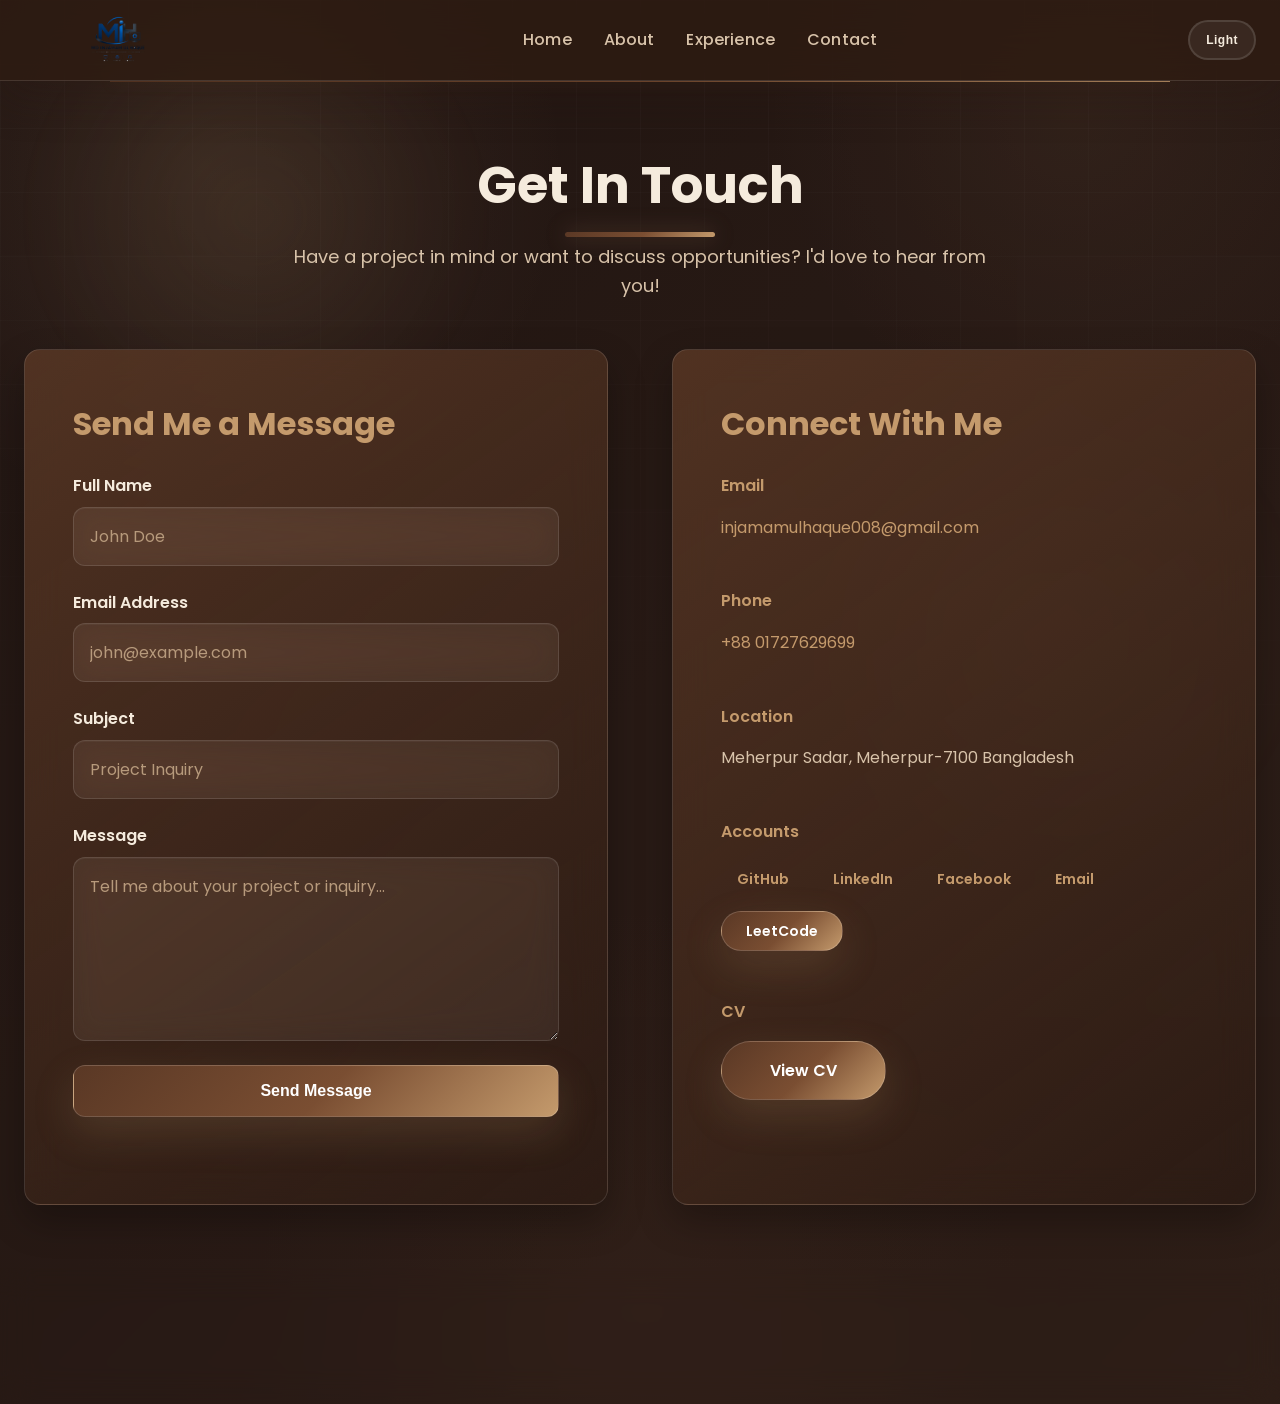
==== commit f0c68401: "update" ====
--- a/contact.html
+++ b/contact.html
@@ -61,14 +61,14 @@
             <div class="contact-container">
                 <!-- Contact Form -->
                 <div class="contact-form-wrapper">
-                    <h2>Send Me a Message</h2>
+                   <h2>Send Me a Message</h2>
                     <form class="contact-form" id="contactForm" action="https://formsubmit.co/ajax/injamamulhaque008@gmail.com" method="POST">
                         <input type="hidden" name="_subject" value="New message from your portfolio">
                         <input type="hidden" name="_template" value="table">
                         <input type="hidden" name="_url" value="https://injamamulhaquebd.github.io/contact.html">
                         <div class="form-group">
                             <label for="name">Full Name</label>
-                            <input type="text" id="name" name="name" placeholder="John Cina" required>
+                            <input type="text" id="name" name="name" placeholder="John Doe" required>
                         </div>
 
                         <div class="form-group">
@@ -131,6 +131,14 @@
         </div>
     </section>
 
+    <div class="alert-modal" id="alertModal" role="dialog" aria-modal="true" aria-labelledby="alertTitle" aria-describedby="alertMessage">
+        <div class="alert-content" role="document">
+            <h3 id="alertTitle"></h3>
+            <p id="alertMessage"></p>
+            <button type="button" class="alert-btn" id="alertClose">OK</button>
+        </div>
+    </div>
+
     <!-- Footer -->
     <footer class="footer">
         <div class="footer-content">
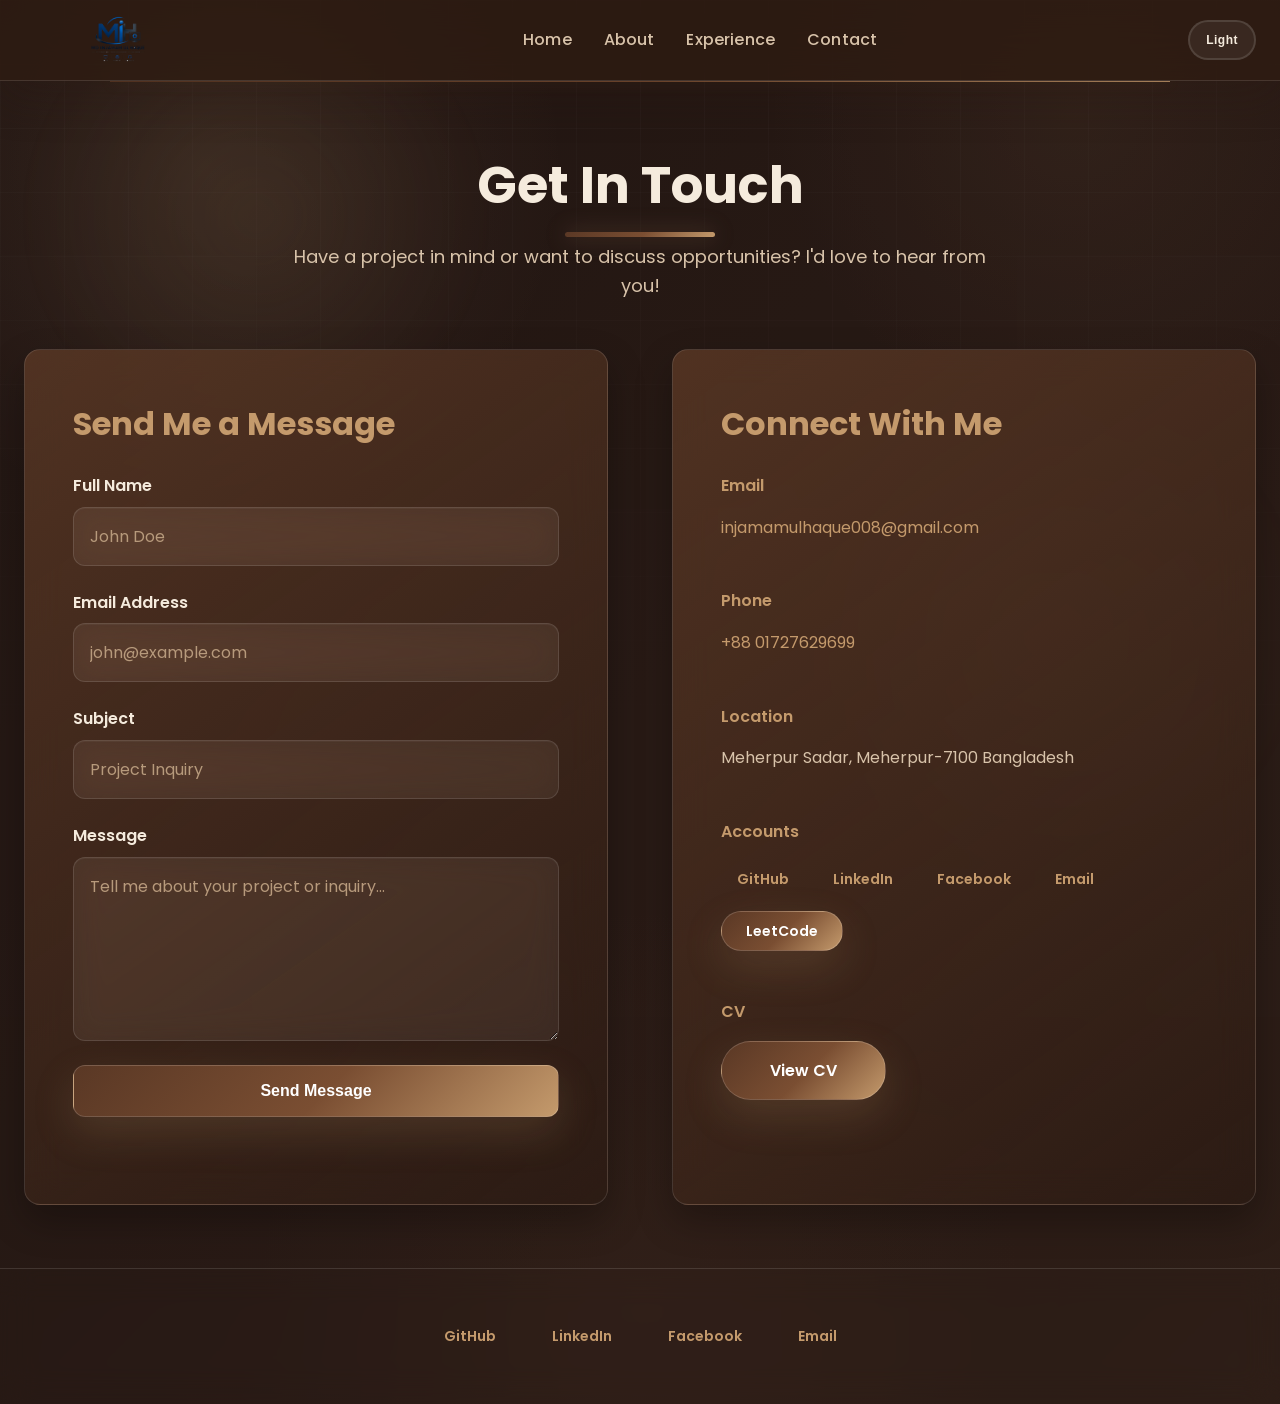
==== commit 1110d4ef: "update" ====
--- a/contact.html
+++ b/contact.html
@@ -62,7 +62,7 @@
                 <!-- Contact Form -->
                 <div class="contact-form-wrapper">
                    <h2>Send Me a Message</h2>
-                    <form class="contact-form" id="contactForm" action="https://formsubmit.co/ajax/injamamulhaque008@gmail.com" method="POST">
+                    <form class="contact-form" id="contactForm" action="#" method="POST">
                         <input type="hidden" name="_subject" value="New message from your portfolio">
                         <input type="hidden" name="_template" value="table">
                         <input type="hidden" name="_url" value="https://injamamulhaquebd.github.io/contact.html">
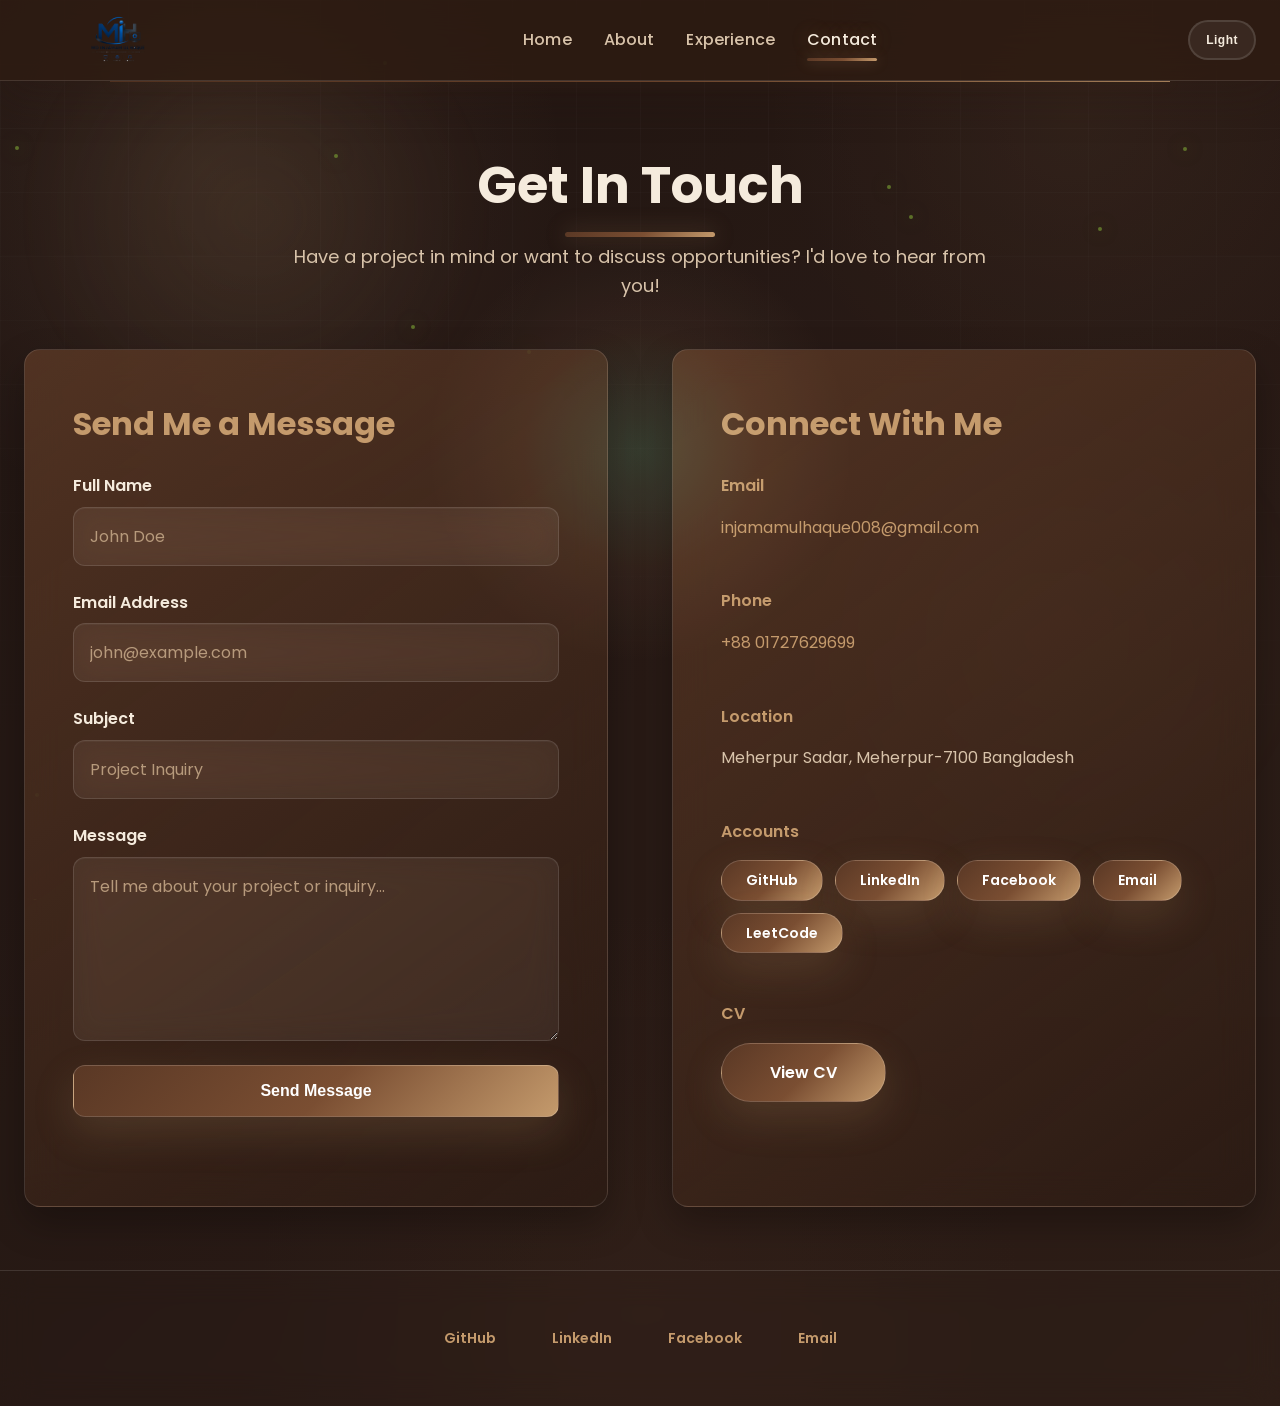
==== commit 3f93b3ee: "Emaiil sent updated" ====
--- a/contact.html
+++ b/contact.html
@@ -62,7 +62,7 @@
                 <!-- Contact Form -->
                 <div class="contact-form-wrapper">
                    <h2>Send Me a Message</h2>
-                    <form class="contact-form" id="contactForm" action="#" method="POST">
+                    <form class="contact-form" id="contactForm" action="https://formsubmit.co/ajax/injamamulhaque008@gmail.com" method="POST">
                         <input type="hidden" name="_subject" value="New message from your portfolio">
                         <input type="hidden" name="_template" value="table">
                         <input type="hidden" name="_url" value="https://injamamulhaquebd.github.io/contact.html">
@@ -113,10 +113,10 @@
                         <div class="info-item">
                             <h3>Accounts</h3>
                             <div class="social-links">
-                                <a href="https://github.com/injamamulhaquebd" target="_blank" class="social-link">GitHub</a>
-								<a href="https://linkedin.com/in/injamamulhaque" target="_blank" class="social-link">LinkedIn</a>
-								<a href="https://facebook.com/rnmd7" target="_blank" class="social-link">Facebook</a>
-                                <a href="https://mail.google.com/mail/?view=cm&fs=1&to=injamamulhaque008@gmail.com" class="social-link" target="_blank" rel="noopener noreferrer">Email</a>
+                                <a href="https://github.com/injamamulhaquebd" target="_blank" class="social-btn">GitHub</a>
+								<a href="https://linkedin.com/in/injamamulhaque" target="_blank" class="social-btn">LinkedIn</a>
+								<a href="https://facebook.com/rnmd7" target="_blank" class="social-btn">Facebook</a>
+                                <a href="https://mail.google.com/mail/?view=cm&fs=1&to=injamamulhaque008@gmail.com" class="social-btn" target="_blank" rel="noopener noreferrer">Email</a>
                                 <a href="https://leetcode.com/u/injamamulhaque008/" target="_blank" class="social-btn leetcode">LeetCode</a>
                             </div>
                         </div>
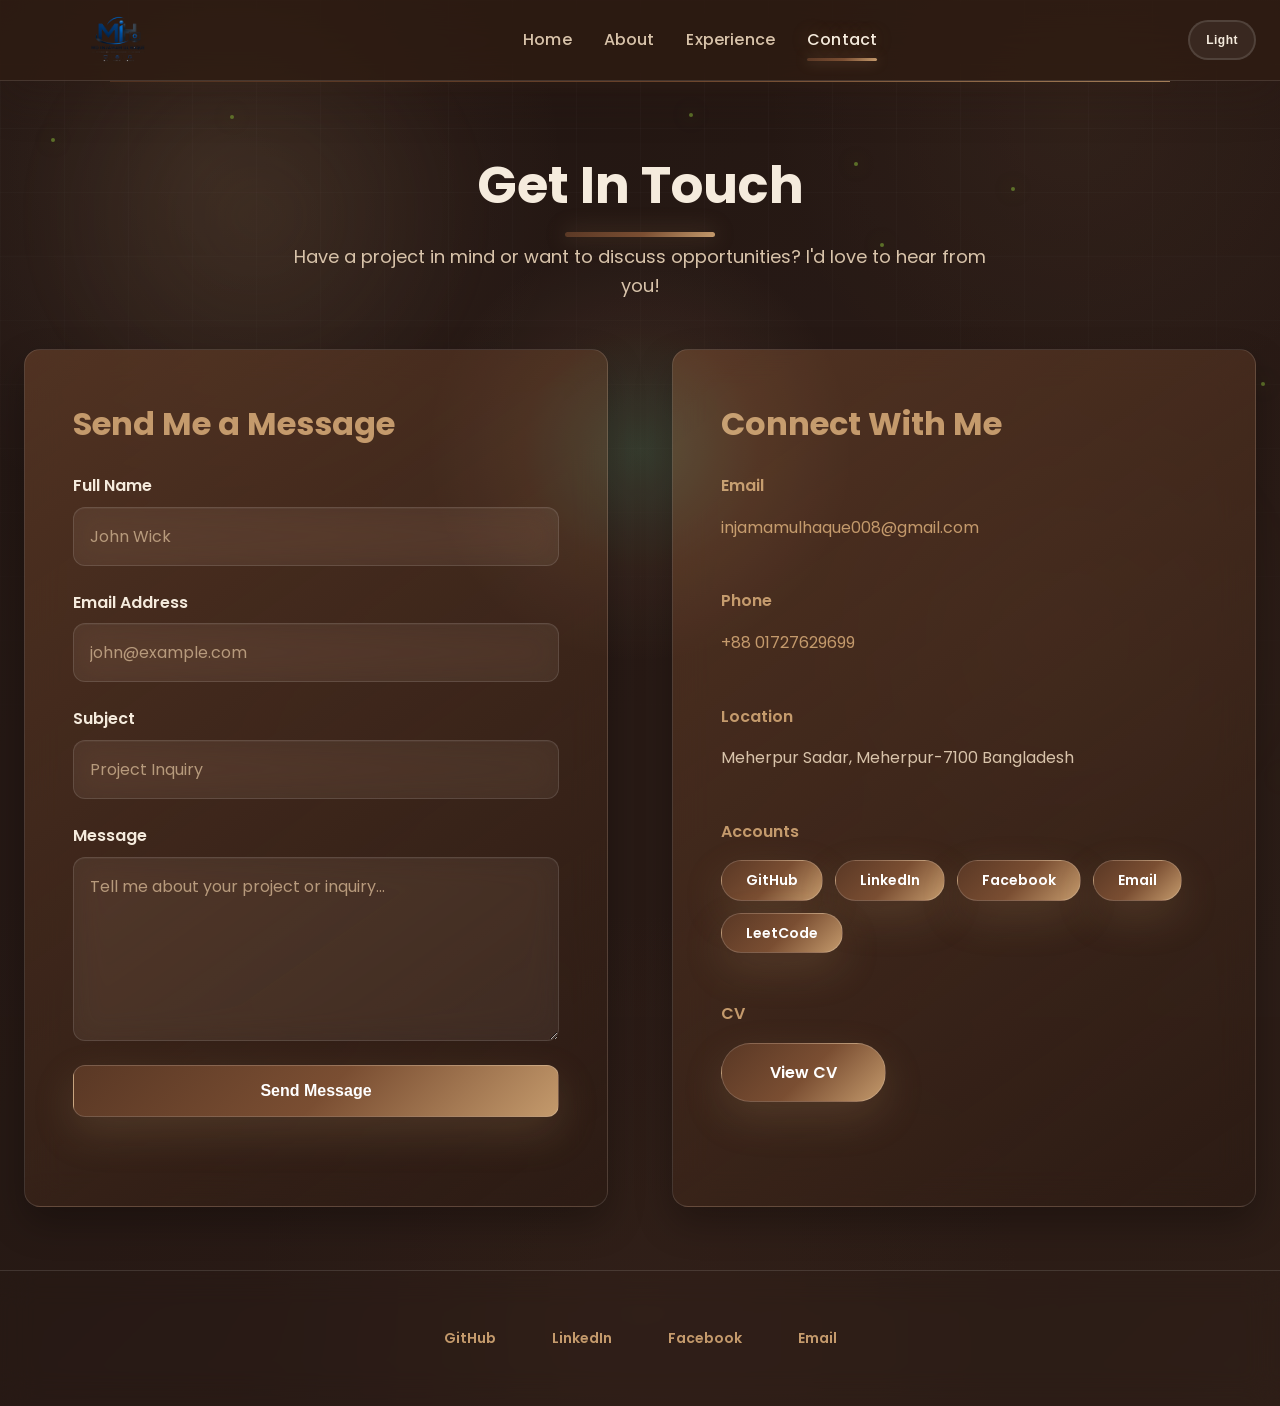
==== commit 073d2c8c: "Add files via upload" ====
--- a/contact.html
+++ b/contact.html
@@ -68,7 +68,7 @@
                         <input type="hidden" name="_url" value="https://injamamulhaquebd.github.io/contact.html">
                         <div class="form-group">
                             <label for="name">Full Name</label>
-                            <input type="text" id="name" name="name" placeholder="John Doe" required>
+                            <input type="text" id="name" name="name" placeholder="John Wick" required>
                         </div>
 
                         <div class="form-group">
